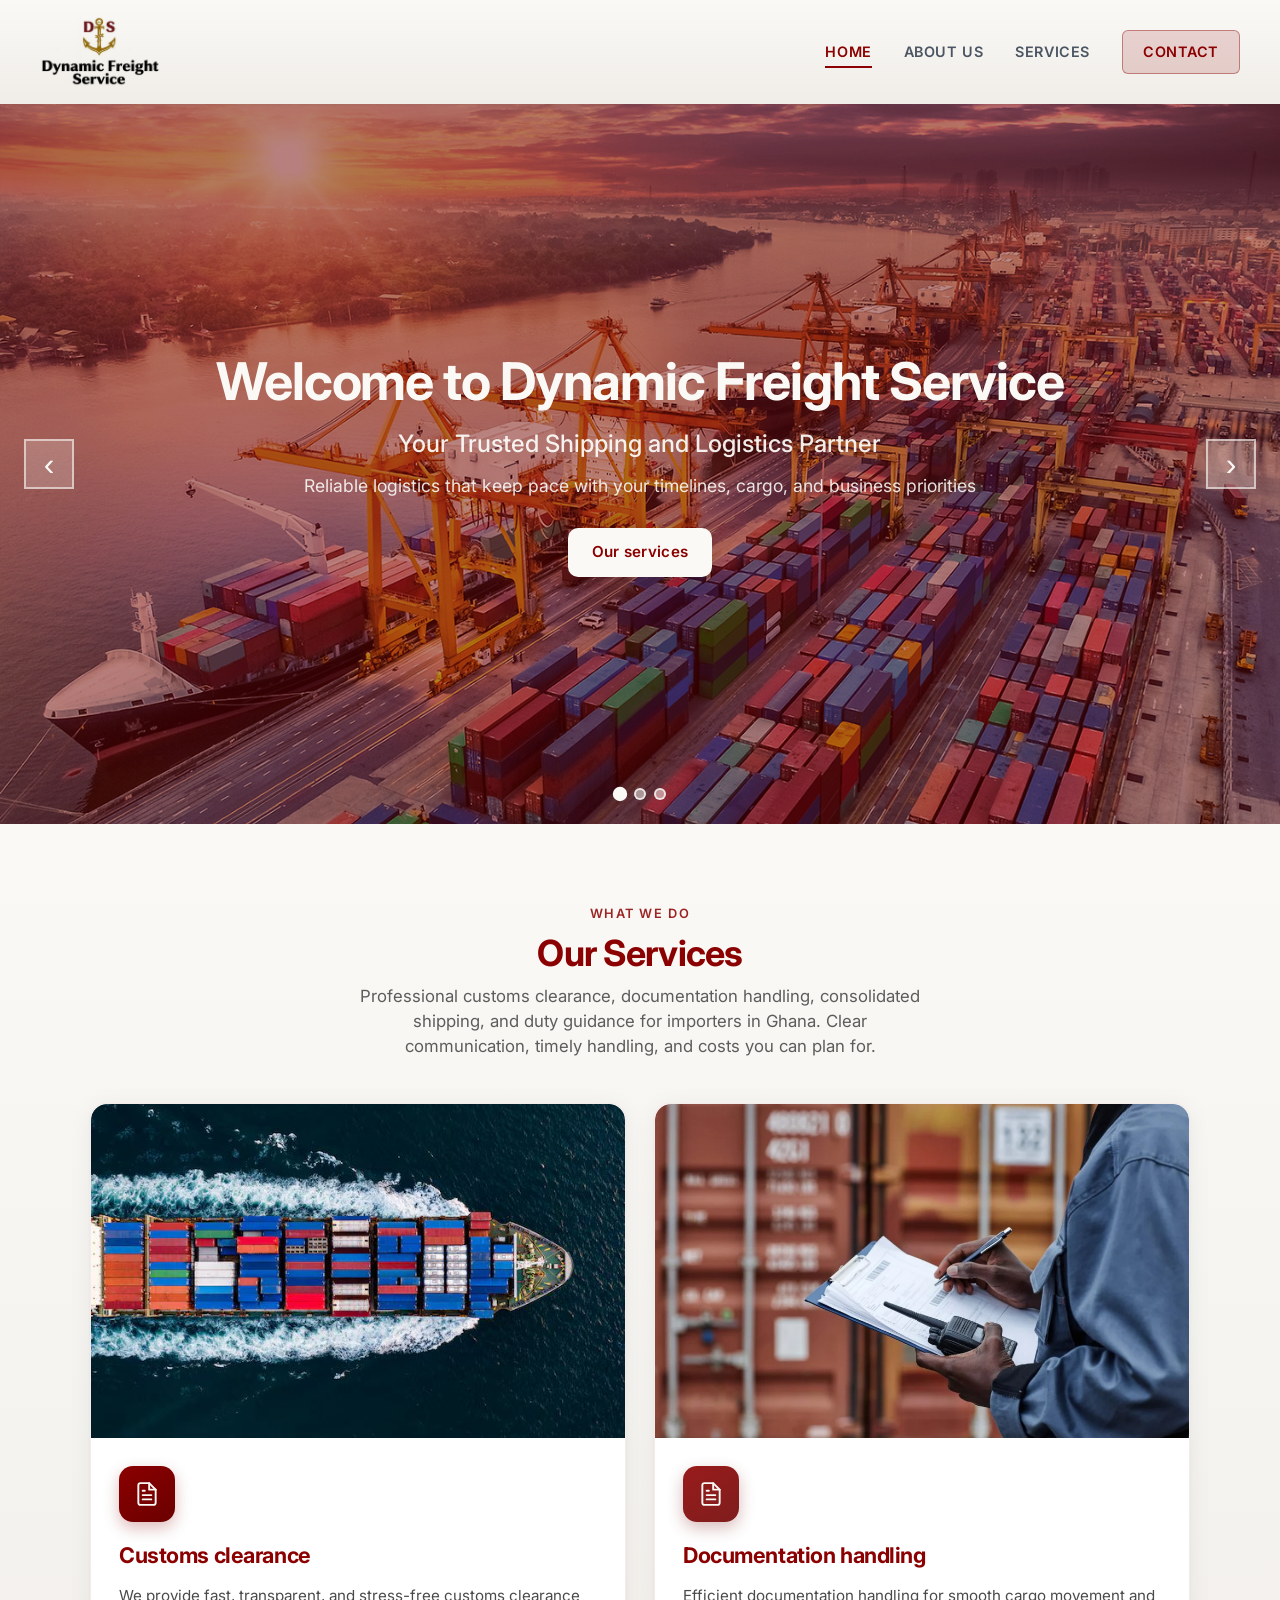
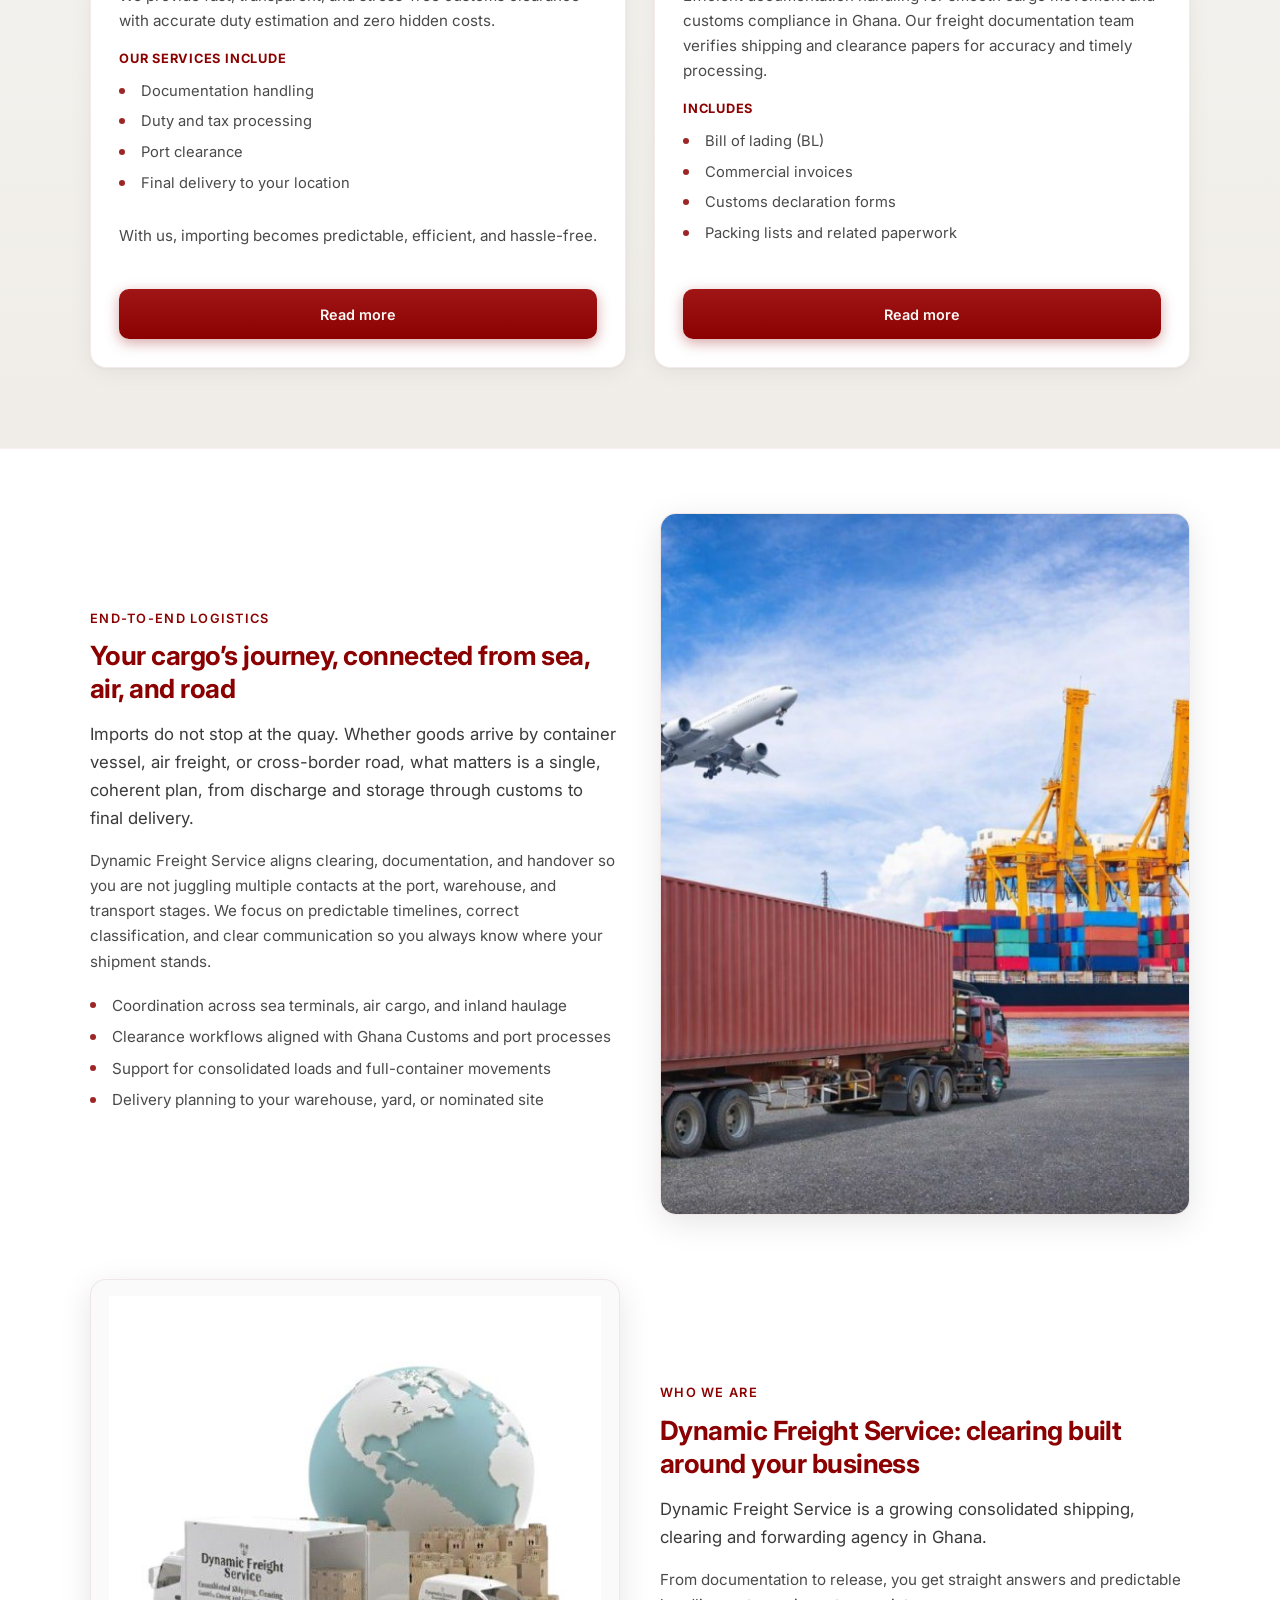
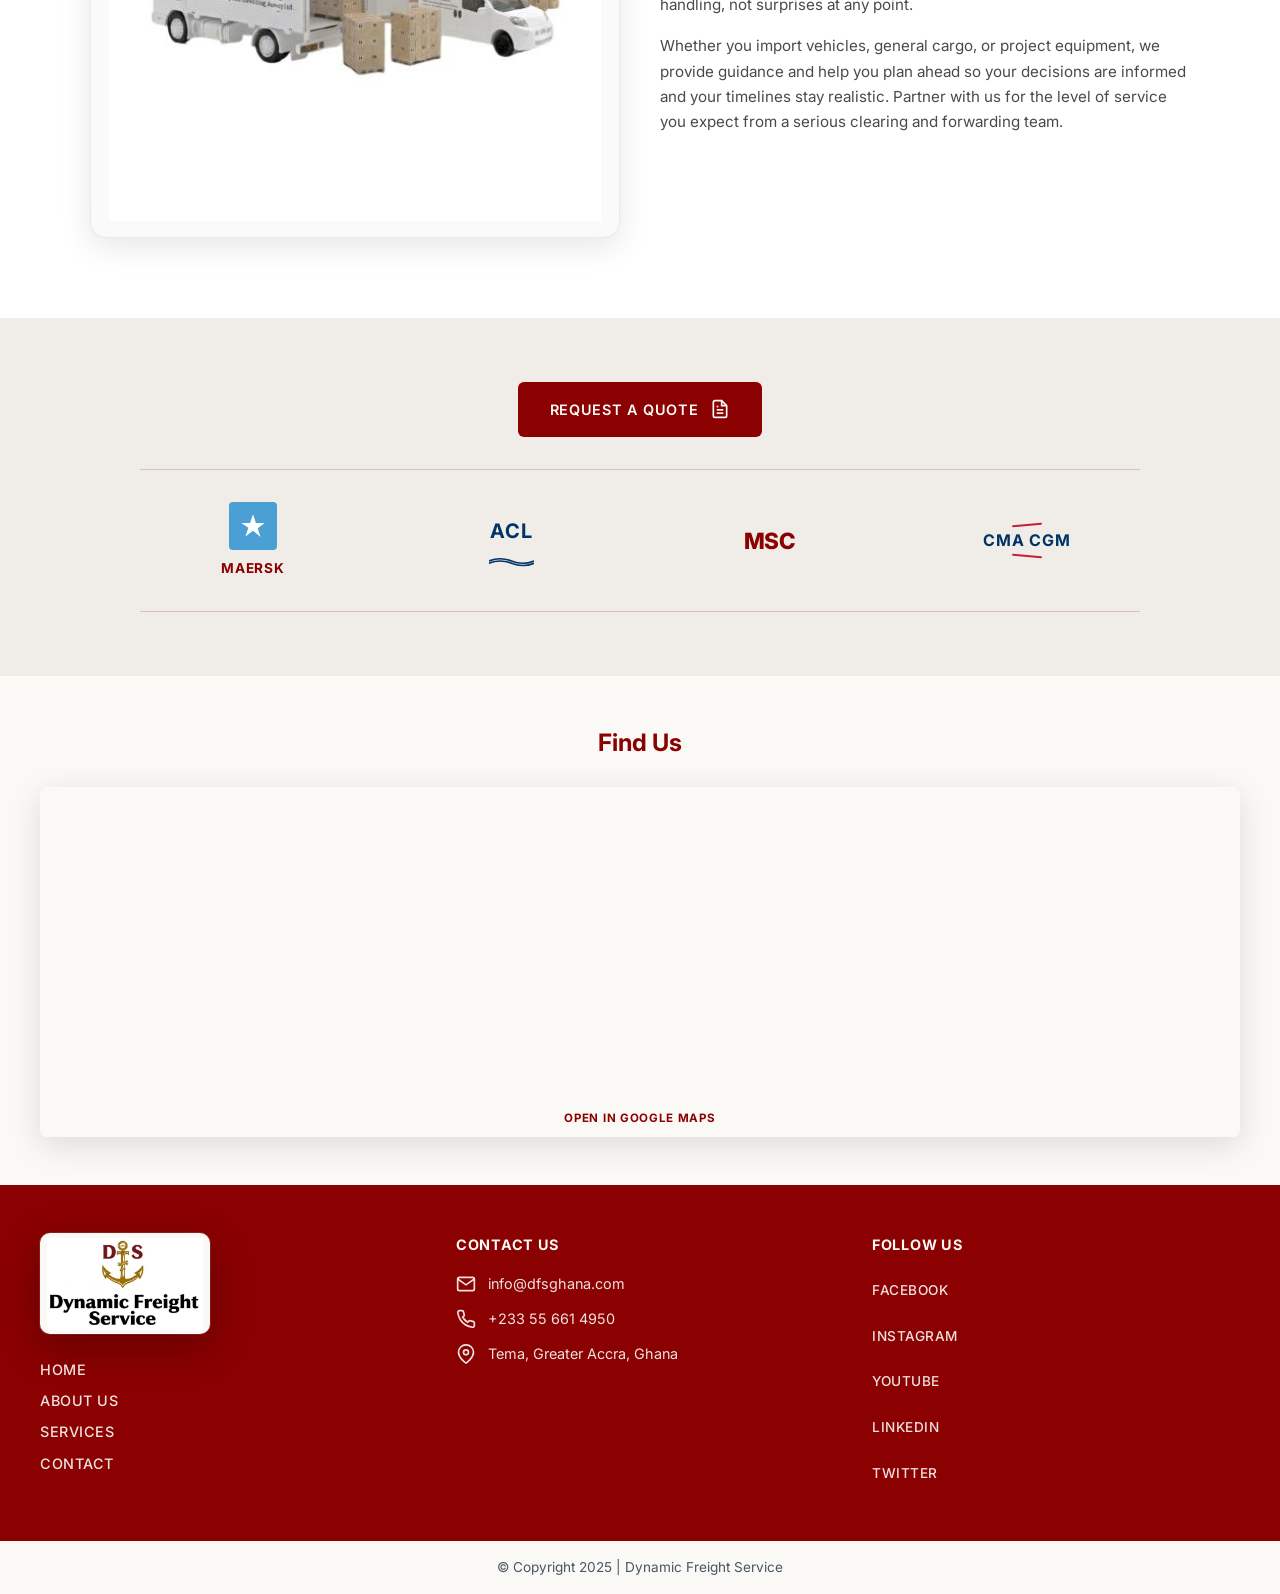
==== index.html @ 852a52d5 "Add static site for Netlify (HTML, CSS, assets)." ====
<!DOCTYPE html>
<html lang="en">
<head>
    <meta charset="UTF-8">
    <meta name="viewport" content="width=device-width, initial-scale=1.0, viewport-fit=cover">
    <meta name="theme-color" content="#8B0000">
    <meta name="apple-mobile-web-app-capable" content="yes">
    <title>Dynamic Freight Service | Shipping & Logistics</title>
    <link rel="stylesheet" href="styles.css?v=dfs-main-6">
    <link rel="preconnect" href="https://fonts.googleapis.com">
    <link rel="preconnect" href="https://fonts.gstatic.com" crossorigin>
    <link href="https://fonts.googleapis.com/css2?family=Inter:wght@400;500;600;700&display=swap" rel="stylesheet">
</head>
<body>
    <!-- Header / Navigation -->
    <header class="site-header" id="siteHeader">
        <div class="header-inner">
            <a href="#home" class="logo-area">
                <img class="logo-img" src="images/logo-cropped.png" alt="Dynamic Freight Service" width="280" height="140" loading="eager" decoding="async">
            </a>
            <nav class="main-nav" id="primaryNav" aria-label="Primary">
                <div class="nav-drawer-header">
                    <span class="nav-drawer-title">Menu</span>
                    <button type="button" class="nav-close" id="navClose" aria-label="Close menu">
                        <span class="nav-close-icon" aria-hidden="true"></span>
                    </button>
                </div>
                <a href="#home" class="nav-link active" data-nav="home">Home</a>
                <a href="#about" class="nav-link" data-nav="about">About Us</a>
                <a href="#services" class="nav-link" data-nav="services">Services</a>
                <a href="#contact" class="nav-link nav-btn" data-nav="contact">Contact</a>
            </nav>
            <button type="button" class="nav-toggle" id="navToggle" aria-expanded="false" aria-controls="primaryNav" aria-label="Open menu">
                <span class="nav-toggle-bar" aria-hidden="true"></span>
                <span class="nav-toggle-bar" aria-hidden="true"></span>
                <span class="nav-toggle-bar" aria-hidden="true"></span>
            </button>
        </div>
        <div class="nav-backdrop" id="navBackdrop" aria-hidden="true"></div>
    </header>

    <!-- Hero Slideshow -->
    <section class="hero-slideshow" id="home">
        <div class="hero-slides">
            <!-- Slide 1: Welcome -->
            <div class="hero-slide active" data-slide="0">
                <div class="hero-slide-overlay"></div>
                <div class="hero-content">
                    <h1>Welcome to Dynamic Freight Service</h1>
                    <p class="hero-tagline">Your Trusted Shipping and Logistics Partner</p>
                    <p class="hero-subtitle">Reliable logistics that keep pace with your timelines, cargo, and business priorities</p>
                    <div class="hero-actions">
                        <a href="#services" class="hero-cta hero-cta--primary">Our services</a>
                    </div>
                </div>
            </div>
            <!-- Slide 2: Customs Clearance -->
            <div class="hero-slide" data-slide="1">
                <div class="hero-slide-overlay"></div>
                <div class="hero-content">
                    <h1>Customs Clearance</h1>
                    <p class="hero-tagline">Smooth Clearance at Ghana's Ports</p>
                    <p class="hero-subtitle">Expert handling of documentation and regulatory requirements for your imports and exports</p>
                    <div class="hero-actions">
                        <button type="button" class="hero-cta hero-cta--primary" data-open-modal="quote">Get a quote</button>
                    </div>
                </div>
            </div>
            <!-- Slide 3: Duty estimation -->
            <div class="hero-slide" data-slide="2">
                <div class="hero-slide-overlay"></div>
                <div class="hero-content">
                    <h1>Duty Estimation</h1>
                    <p class="hero-tagline">Avoid surprises when importing vehicles</p>
                    <p class="hero-subtitle">Accurate duty estimates based on your vehicle details before shipment</p>
                    <div class="hero-actions">
                        <button type="button" class="hero-cta hero-cta--primary" data-open-modal="duty">Request duty estimate</button>
                    </div>
                </div>
            </div>
        </div>
        <!-- Navigation Arrows -->
        <button class="hero-arrow hero-prev" aria-label="Previous slide">‹</button>
        <button class="hero-arrow hero-next" aria-label="Next slide">›</button>
        <!-- Dot Indicators -->
        <div class="hero-dots">
            <button class="hero-dot active" data-slide="0" aria-label="Go to slide 1"></button>
            <button class="hero-dot" data-slide="1" aria-label="Go to slide 2"></button>
            <button class="hero-dot" data-slide="2" aria-label="Go to slide 3"></button>
        </div>
    </section>

    <!-- Services Section -->
    <section class="services" id="services">
        <div class="services-inner">
        <div class="services-header animate-on-scroll">
            <p class="services-kicker">What we do</p>
            <h2 class="services-heading">Our Services</h2>
            <p class="services-lead">Professional customs clearance, documentation handling, consolidated shipping, and duty guidance for importers in Ghana. Clear communication, timely handling, and costs you can plan for.</p>
        </div>
        <div class="services-grid">
            <!-- Customs Clearance -->
            <article class="service-card animate-on-scroll" style="--delay: 0ms">
                <div class="service-card-media">
                    <img src="images/customs-ship.png" alt="Container ship at sea, international shipping and customs" width="800" height="450" loading="lazy">
                </div>
                <div class="service-card-top">
                    <div class="service-icon service-icon--customs" aria-hidden="true">
                        <svg xmlns="http://www.w3.org/2000/svg" viewBox="0 0 24 24" fill="none" stroke="currentColor" stroke-width="1.75" stroke-linecap="round" stroke-linejoin="round">
                            <path d="M14 2H6a2 2 0 0 0-2 2v16a2 2 0 0 0 2 2h12a2 2 0 0 0 2-2V8z"/>
                            <path d="M14 2v6h6"/>
                            <path d="M16 13H8"/>
                            <path d="M16 17H8"/>
                            <path d="M10 9H8"/>
                        </svg>
                    </div>
                    <h3 class="service-title">Customs clearance</h3>
                    <p class="service-description">We provide fast, transparent, and stress-free customs clearance with accurate duty estimation and zero hidden costs.</p>
                    <p class="service-list-intro">Our services include</p>
                    <ul class="service-list">
                        <li>Documentation handling</li>
                        <li>Duty and tax processing</li>
                        <li>Port clearance</li>
                        <li>Final delivery to your location</li>
                    </ul>
                    <p class="service-description service-description--tight">With us, importing becomes predictable, efficient, and hassle-free.</p>
                </div>
                <div class="service-card-footer">
                    <a href="customs-clearance.html" class="service-btn">Read more</a>
                </div>
            </article>

            <!-- Documentation handling -->
            <article class="service-card animate-on-scroll" style="--delay: 90ms">
                <div class="service-card-media">
                    <img src="images/documentation-handling.png" alt="Logistics officer with clipboard, paperwork, and walkie-talkie near shipping containers" width="1024" height="683" loading="lazy">
                </div>
                <div class="service-card-top">
                    <div class="service-icon service-icon--docs" aria-hidden="true">
                        <svg xmlns="http://www.w3.org/2000/svg" viewBox="0 0 24 24" fill="none" stroke="currentColor" stroke-width="1.75" stroke-linecap="round" stroke-linejoin="round">
                            <path d="M14 2H6a2 2 0 0 0-2 2v16a2 2 0 0 0 2 2h12a2 2 0 0 0 2-2V8z"/>
                            <path d="M14 2v6h6"/>
                            <path d="M16 13H8"/>
                            <path d="M16 17H8"/>
                            <path d="M10 9H8"/>
                        </svg>
                    </div>
                    <h3 class="service-title">Documentation handling</h3>
                    <p class="service-description service-description--grow">Efficient documentation handling for smooth cargo movement and customs compliance in Ghana. Our freight documentation team verifies shipping and clearance papers for accuracy and timely processing.</p>
                    <p class="service-list-intro">Includes</p>
                    <ul class="service-list">
                        <li>Bill of lading (BL)</li>
                        <li>Commercial invoices</li>
                        <li>Customs declaration forms</li>
                        <li>Packing lists and related paperwork</li>
                    </ul>
                </div>
                <div class="service-card-footer">
                    <a href="customs-clearance.html#flow-docs" class="service-btn">Read more</a>
                </div>
            </article>
        </div>
        </div>
    </section>

    <!-- Rich content: logistics + company (uses remaining hero-adjacent imagery) -->
    <section class="service-spotlight" id="about" aria-label="Why Dynamic Freight Service">
        <div class="service-spotlight-inner">
            <article class="spotlight-block animate-on-scroll" style="--delay: 0ms">
                <div class="spotlight-copy">
                    <p class="spotlight-kicker">End-to-end logistics</p>
                    <h2 id="spotlight-logistics-heading" class="spotlight-heading">Your cargo’s journey, connected from sea, air, and road</h2>
                    <p class="spotlight-lead">Imports do not stop at the quay. Whether goods arrive by container vessel, air freight, or cross-border road, what matters is a single, coherent plan, from discharge and storage through customs to final delivery.</p>
                    <p class="spotlight-text">Dynamic Freight Service aligns clearing, documentation, and handover so you are not juggling multiple contacts at the port, warehouse, and transport stages. We focus on predictable timelines, correct classification, and clear communication so you always know where your shipment stands.</p>
                    <ul class="spotlight-list">
                        <li>Coordination across sea terminals, air cargo, and inland haulage</li>
                        <li>Clearance workflows aligned with Ghana Customs and port processes</li>
                        <li>Support for consolidated loads and full-container movements</li>
                        <li>Delivery planning to your warehouse, yard, or nominated site</li>
                    </ul>
                </div>
                <figure class="spotlight-media">
                    <img src="images/logistics-hub.png" alt="Port cranes, cargo ship, truck, and aircraft for multimodal logistics" width="1200" height="700" loading="lazy">
                </figure>
            </article>

            <article class="spotlight-block animate-on-scroll" style="--delay: 80ms">
                <figure class="spotlight-media spotlight-media--brand">
                    <img src="images/dfs-branding.png" alt="Dynamic Freight Service consolidated shipping and clearing" width="800" height="600" loading="lazy">
                </figure>
                <div class="spotlight-copy">
                    <p class="spotlight-kicker">Who we are</p>
                    <h2 class="spotlight-heading">Dynamic Freight Service: clearing built around your business</h2>
                    <p class="spotlight-lead">Dynamic Freight Service is a growing consolidated shipping, clearing and forwarding agency in Ghana.</p>
                    <p class="spotlight-text">From documentation to release, you get straight answers and predictable handling, not surprises at any point.</p>
                    <p class="spotlight-text">Whether you import vehicles, general cargo, or project equipment, we provide guidance and help you plan ahead so your decisions are informed and your timelines stay realistic. Partner with us for the level of service you expect from a serious clearing and forwarding team.</p>
                </div>
            </article>
        </div>
    </section>

    <!-- Request Quote & Shipping Lines Section -->
    <section class="quote-shipping animate-on-scroll">
        <div class="quote-shipping-inner">
            <a href="#" class="request-quote-btn" id="openQuoteModal" data-open-modal="quote">
                Request a Quote
                <svg class="quote-icon" xmlns="http://www.w3.org/2000/svg" viewBox="0 0 24 24" fill="none" stroke="currentColor" stroke-width="2">
                    <path d="M14 2H6a2 2 0 0 0-2 2v16a2 2 0 0 0 2 2h12a2 2 0 0 0 2-2V8z"/>
                    <path d="M14 2v6h6"/>
                    <path d="M16 13H8"/>
                    <path d="M16 17H8"/>
                    <path d="M10 9H8"/>
                </svg>
            </a>
            <div class="shipping-lines">
                <div class="shipping-line-logo maersk">
                    <div class="logo-icon">
                        <svg viewBox="0 0 24 24" fill="#fff"><path d="M12 2l2.5 7.5H22l-6 4.5 2.5 7.5L12 16l-6.5 5 2.5-7.5L2 9.5h7.5L12 2z"/></svg>
                    </div>
                    <span>MAERSK</span>
                </div>
                <div class="shipping-line-logo acl">
                    <span class="logo-text">ACL</span>
                    <svg class="waves" viewBox="0 0 40 8" fill="none" stroke="currentColor" stroke-width="1.5"><path d="M0 4 Q10 0 20 4 T40 4"/><path d="M0 6 Q10 2 20 6 T40 6"/></svg>
                </div>
                <div class="shipping-line-logo msc">
                    <span class="logo-text">MSC</span>
                </div>
                <div class="shipping-line-logo cmacgm">
                    <span class="logo-text">CMA CGM</span>
                </div>
            </div>
        </div>
    </section>

    <!-- Map: Google Maps embed + overlay opens maps.app location in new tab -->
    <section class="map-section animate-on-scroll">
        <h2 class="map-heading">Find Us</h2>
        <div class="map-container map-container--clickable">
            <iframe
                src="https://www.google.com/maps/embed?origin=mfe&amp;pb=!1m3!2m1!1sJ2J2%2BP8C+Agency+block+tema+harbour,+Harbour+Rd,+Tema!6i17!3m1!1sen!5m1!1sen"
                width="100%"
                height="350"
                loading="lazy"
                allowfullscreen
                referrerpolicy="no-referrer-when-downgrade"
                title="Dynamic Freight Service | Agency block Tema Harbour, Harbour Road">
            </iframe>
            <p class="map-hint-badge" aria-hidden="true">Open in Google Maps</p>
            <a href="https://maps.app.goo.gl/wc2UNzxjqqn8cNpu6?g_st=iw" target="_blank" rel="noopener noreferrer" class="map-overlay-link" aria-label="Open Dynamic Freight Service location in Google Maps" title="Open in Google Maps"></a>
        </div>
    </section>

    <!-- Footer -->
    <footer class="site-footer animate-on-scroll" id="contact">
        <div class="footer-main">
            <div class="footer-inner">
                <div class="footer-col footer-brand">
                    <div class="footer-logo-area">
                        <div class="footer-logo-frame">
                            <img class="footer-logo-img" src="images/logo-cropped.png" alt="Dynamic Freight Service" width="280" height="140" loading="lazy" decoding="async">
                        </div>
                    </div>
                    <nav class="footer-nav" aria-label="Footer">
                        <a href="#home">Home</a>
                        <a href="#about">About Us</a>
                        <a href="#services">Services</a>
                        <a href="#contact">Contact</a>
                    </nav>
                </div>
                <div class="footer-col footer-contact">
                    <h4>Contact Us</h4>
                    <div class="contact-item">
                        <svg class="contact-icon" viewBox="0 0 24 24" fill="none" stroke="currentColor" stroke-width="2"><path d="M4 4h16c1.1 0 2 .9 2 2v12c0 1.1-.9 2-2 2H4c-1.1 0-2-.9-2-2V6c0-1.1.9-2 2-2z"/><path d="M22 6l-10 7L2 6"/></svg>
                        <span>info@dfsghana.com</span>
                    </div>
                    <div class="contact-item">
                        <svg class="contact-icon" viewBox="0 0 24 24" fill="none" stroke="currentColor" stroke-width="2"><path d="M22 16.92v3a2 2 0 0 1-2.18 2 19.79 19.79 0 0 1-8.63-3.07 19.5 19.5 0 0 1-6-6 19.79 19.79 0 0 1-3.07-8.67A2 2 0 0 1 4.11 2h3a2 2 0 0 1 2 1.72 12.84 12.84 0 0 0 .7 2.81 2 2 0 0 1-.45 2.11L8.09 9.91a16 16 0 0 0 6 6l1.27-1.27a2 2 0 0 1 2.11-.45 12.84 12.84 0 0 0 2.81.7A2 2 0 0 1 22 16.92z"/></svg>
                        <a href="tel:+233556614950">+233 55 661 4950</a>
                    </div>
                    <div class="contact-item">
                        <svg class="contact-icon" viewBox="0 0 24 24" fill="none" stroke="currentColor" stroke-width="2"><path d="M21 10c0 7-9 13-9 13s-9-6-9-13a9 9 0 0 1 18 0z"/><circle cx="12" cy="10" r="3"/></svg>
                        <span>Tema, Greater Accra, Ghana</span>
                    </div>
                </div>
                <div class="footer-col footer-social">
                    <h4>Follow Us</h4>
                    <div class="social-buttons">
                        <a href="#" class="social-btn" title="Facebook">Facebook</a>
                        <a href="#" class="social-btn" title="Instagram">Instagram</a>
                        <a href="#" class="social-btn" title="YouTube">YouTube</a>
                        <a href="#" class="social-btn" title="LinkedIn">LinkedIn</a>
                        <a href="#" class="social-btn" title="Twitter">Twitter</a>
                    </div>
                </div>
            </div>
        </div>
        <div class="footer-bottom">
            <p>© Copyright 2025 | Dynamic Freight Service</p>
        </div>
    </footer>

    <!-- Request a Quote Modal -->
    <div class="modal-overlay" id="quoteModal">
        <div class="modal-content">
            <button class="modal-close" id="closeQuoteModal" aria-label="Close">&times;</button>
            <h2 class="modal-title">Request a Quote</h2>
            <form class="quote-form">
                <div class="form-row">
                    <div class="form-group">
                        <label for="fullName">Full Name *</label>
                        <input type="text" id="fullName" name="fullName" required placeholder="Full Name *">
                    </div>
                    <div class="form-group">
                        <label for="email">Email *</label>
                        <input type="email" id="email" name="email" required placeholder="Email *">
                    </div>
                </div>
                <div class="form-row">
                    <div class="form-group">
                        <label for="phone">Phone</label>
                        <input type="tel" id="phone" name="phone" placeholder="+233 55 661 4950" autocomplete="tel">
                    </div>
                    <div class="form-group">
                        <label for="website">Website</label>
                        <input type="url" id="website" name="website" placeholder="Website">
                    </div>
                </div>
                <div class="form-group form-full">
                    <label for="subject">Subject</label>
                    <input type="text" id="subject" name="subject" placeholder="Subject">
                </div>
                <div class="form-group form-full">
                    <label for="message">Message</label>
                    <textarea id="message" name="message" rows="5" placeholder="Message"></textarea>
                </div>
                <button type="submit" class="submit-btn">Send Message</button>
            </form>
        </div>
    </div>

    <!-- Vehicle Duty Estimation Modal -->
    <div class="modal-overlay duty-modal-overlay" id="dutyModal">
        <div class="modal-content duty-modal-content">
            <button class="modal-close duty-modal-close" id="closeDutyModal" aria-label="Close">&times;</button>
            <div class="duty-modal-body" id="dutyModalFormView">
                <header class="duty-modal-header">
                    <h2 class="duty-modal-title" id="dutyModalHeading">Vehicle duty estimation</h2>
                    <p class="duty-modal-intro">Enter your VIN and WhatsApp number. We will send your duty estimate on WhatsApp. Add an email if you would like a copy in your inbox (optional).</p>
                </header>
                <form class="duty-form" id="dutyForm" aria-labelledby="dutyModalHeading">
                    <div class="form-group form-full">
                        <label for="dutyVin">VIN (Vehicle Identification Number) <abbr class="duty-required" title="required">*</abbr></label>
                        <input type="text" id="dutyVin" name="vin" required autocomplete="off" inputmode="text" placeholder="17-character VIN">
                    </div>
                    <div class="form-group form-full">
                        <label for="dutyWhatsApp">WhatsApp phone number <abbr class="duty-required" title="required">*</abbr></label>
                        <input type="tel" id="dutyWhatsApp" name="whatsapp" required autocomplete="tel" inputmode="tel" placeholder="e.g. +233 55 123 4567">
                    </div>
                    <div class="form-group form-full">
                        <label for="dutyEmail">Email <span class="duty-optional">(optional)</span></label>
                        <input type="email" id="dutyEmail" name="email" autocomplete="email" placeholder="name@company.com">
                    </div>
                    <button type="submit" class="duty-submit-btn">Submit request</button>
                </form>
            </div>
            <div class="duty-success" id="dutyModalSuccess" hidden>
                <div class="duty-success-inner">
                    <p class="duty-success-title">Thank you</p>
                    <p class="duty-success-text">Your request has been received. Our team will send your duty estimate via WhatsApp within 24 hours. If you added an email, we may also send a copy there.</p>
                </div>
                <button type="button" class="duty-submit-btn duty-success-close" id="closeDutySuccess">Close</button>
            </div>
        </div>
    </div>

    <script>
        // Hero Slideshow
        const heroSlides = document.querySelectorAll('.hero-slide');
        const heroDots = document.querySelectorAll('.hero-dot');
        const heroPrev = document.querySelector('.hero-prev');
        const heroNext = document.querySelector('.hero-next');
        let currentSlide = 0;
        let slideInterval;

        function goToSlide(index) {
            heroSlides.forEach(s => s.classList.remove('active'));
            heroDots.forEach(d => d.classList.remove('active'));
            currentSlide = (index + heroSlides.length) % heroSlides.length;
            heroSlides[currentSlide].classList.add('active');
            heroDots[currentSlide].classList.add('active');
        }

        function nextSlide() { goToSlide(currentSlide + 1); }
        function prevSlide() { goToSlide(currentSlide - 1); }

        function startAutoPlay() {
            slideInterval = setInterval(nextSlide, 5000);
        }
        function stopAutoPlay() {
            clearInterval(slideInterval);
        }

        heroPrev.addEventListener('click', () => { prevSlide(); stopAutoPlay(); startAutoPlay(); });
        heroNext.addEventListener('click', () => { nextSlide(); stopAutoPlay(); startAutoPlay(); });
        heroDots.forEach((dot, i) => dot.addEventListener('click', () => { goToSlide(i); stopAutoPlay(); startAutoPlay(); }));

        startAutoPlay();

        // Quote Modal
        const modal = document.getElementById('quoteModal');
        const closeBtn = document.getElementById('closeQuoteModal');

        function openQuoteModal() {
            modal.classList.add('modal-open');
            document.body.style.overflow = 'hidden';
        }

        document.querySelectorAll('[data-open-modal="quote"]').forEach(function (btn) {
            btn.addEventListener('click', function (e) {
                e.preventDefault();
                openQuoteModal();
            });
        });

        closeBtn.addEventListener('click', function() {
            modal.classList.remove('modal-open');
            document.body.style.overflow = '';
        });

        modal.addEventListener('click', function(e) {
            if (e.target === modal) {
                modal.classList.remove('modal-open');
                document.body.style.overflow = '';
            }
        });

        document.querySelector('.quote-form').addEventListener('submit', function(e) {
            e.preventDefault();
            alert('Thank you! Your quote request has been sent. We will contact you soon.');
            modal.classList.remove('modal-open');
            document.body.style.overflow = '';
        });

        // Vehicle Duty Estimation Modal
        const dutyModal = document.getElementById('dutyModal');
        const closeDutyBtn = document.getElementById('closeDutyModal');
        const dutyForm = document.getElementById('dutyForm');
        const dutyFormView = document.getElementById('dutyModalFormView');
        const dutySuccess = document.getElementById('dutyModalSuccess');
        const closeDutySuccess = document.getElementById('closeDutySuccess');

        function resetDutyModal() {
            dutyForm.reset();
            dutyFormView.removeAttribute('hidden');
            dutySuccess.setAttribute('hidden', '');
        }

        function openDutyModalFn(e) {
            if (e) e.preventDefault();
            resetDutyModal();
            dutyModal.classList.add('modal-open');
            document.body.style.overflow = 'hidden';
        }

        function closeDutyModalFn() {
            dutyModal.classList.remove('modal-open');
            document.body.style.overflow = '';
            resetDutyModal();
        }

        document.querySelectorAll('[data-open-modal="duty"]').forEach(function (btn) {
            btn.addEventListener('click', openDutyModalFn);
        });
        closeDutyBtn.addEventListener('click', closeDutyModalFn);
        closeDutySuccess.addEventListener('click', closeDutyModalFn);

        dutyModal.addEventListener('click', function(e) {
            if (e.target === dutyModal) closeDutyModalFn();
        });

        dutyForm.addEventListener('submit', function(e) {
            e.preventDefault();
            dutyFormView.setAttribute('hidden', '');
            dutySuccess.removeAttribute('hidden');
        });

        // Scroll-triggered animations + header shadow
        const headerEl = document.getElementById('siteHeader');
        const navToggle = document.getElementById('navToggle');
        const navBackdrop = document.getElementById('navBackdrop');
        const primaryNav = document.getElementById('primaryNav');

        function closeMobileNav() {
            if (!headerEl) return;
            headerEl.classList.remove('nav-open');
            if (navToggle) {
                navToggle.setAttribute('aria-expanded', 'false');
                navToggle.setAttribute('aria-label', 'Open menu');
            }
            if (navBackdrop) navBackdrop.setAttribute('aria-hidden', 'true');
            document.body.style.overflow = '';
        }

        function openMobileNav() {
            if (!headerEl) return;
            headerEl.classList.add('nav-open');
            if (navToggle) {
                navToggle.setAttribute('aria-expanded', 'true');
                navToggle.setAttribute('aria-label', 'Close menu');
            }
            if (navBackdrop) navBackdrop.setAttribute('aria-hidden', 'false');
            document.body.style.overflow = 'hidden';
        }

        function toggleMobileNav() {
            if (headerEl && headerEl.classList.contains('nav-open')) closeMobileNav();
            else openMobileNav();
        }

        if (navToggle) {
            navToggle.addEventListener('click', function () {
                toggleMobileNav();
            });
        }

        if (navBackdrop) {
            navBackdrop.addEventListener('click', closeMobileNav);
        }

        const navClose = document.getElementById('navClose');
        if (navClose) {
            navClose.addEventListener('click', closeMobileNav);
        }

        if (primaryNav) {
            primaryNav.querySelectorAll('a[href^="#"]').forEach(function (a) {
                a.addEventListener('click', function () {
                    if (window.matchMedia('(max-width: 900px)').matches) closeMobileNav();
                });
            });
        }

        window.addEventListener('resize', function () {
            if (window.innerWidth > 900) closeMobileNav();
        });

        document.addEventListener('keydown', function(e) {
            if (e.key !== 'Escape') return;
            if (headerEl && headerEl.classList.contains('nav-open')) {
                closeMobileNav();
                return;
            }
            if (dutyModal.classList.contains('modal-open')) {
                closeDutyModalFn();
            } else if (modal.classList.contains('modal-open')) {
                modal.classList.remove('modal-open');
                document.body.style.overflow = '';
            }
        });

        function updateHeaderScroll() {
            if (headerEl) headerEl.classList.toggle('is-scrolled', window.scrollY > 24);
        }
        window.addEventListener('scroll', updateHeaderScroll, { passive: true });
        updateHeaderScroll();

        if (!window.matchMedia('(prefers-reduced-motion: reduce)').matches) {
            const animated = document.querySelectorAll('.animate-on-scroll');
            const io = new IntersectionObserver(
                function (entries) {
                    entries.forEach(function (entry) {
                        if (!entry.isIntersecting) return;
                        entry.target.classList.add('is-visible');
                        io.unobserve(entry.target);
                    });
                },
                { threshold: 0.12, rootMargin: '0px 0px -8% 0px' }
            );
            animated.forEach(function (el) { io.observe(el); });
        } else {
            document.querySelectorAll('.animate-on-scroll').forEach(function (el) {
                el.classList.add('is-visible');
            });
        }

        // Nav: scroll spy + active state for in-page sections
        const navSectionIds = ['home', 'services', 'about', 'contact'];
        const navAnchors = document.querySelectorAll('.main-nav a[data-nav]');

        function setActiveNav(id) {
            navAnchors.forEach(function (a) {
                a.classList.toggle('active', a.getAttribute('data-nav') === id);
            });
        }

        function currentSectionFromScroll() {
            const offset = window.innerWidth <= 900 ? 88 : 120;
            let current = 'home';
            navSectionIds.forEach(function (sid) {
                const el = document.getElementById(sid);
                if (!el) return;
                const top = el.getBoundingClientRect().top;
                if (top <= offset) current = sid;
            });
            return current;
        }

        let navTicking = false;
        function onScrollNav() {
            if (navTicking) return;
            navTicking = true;
            requestAnimationFrame(function () {
                setActiveNav(currentSectionFromScroll());
                navTicking = false;
            });
        }

        window.addEventListener('scroll', onScrollNav, { passive: true });
        onScrollNav();

        navAnchors.forEach(function (a) {
            a.addEventListener('click', function () {
                const id = a.getAttribute('data-nav');
                if (id) setActiveNav(id);
            });
        });
    </script>
</body>
</html>
---- styles.css ----
:root {
    --dark-red: #8B0000;
    --dark-red-light: #a01515;
    --dark-red-dark: #6b0000;
    --off-white: #FAF9F6;
    --off-white-dark: #F0EDE8;
}

* {
    margin: 0;
    padding: 0;
    box-sizing: border-box;
}

html {
    -webkit-text-size-adjust: 100%;
    overflow-x: hidden;
}

body {
    font-family: 'Inter', -apple-system, BlinkMacSystemFont, sans-serif;
    color: #333;
    line-height: 1.6;
    background: var(--off-white);
    overflow-x: hidden;
    -webkit-tap-highlight-color: rgba(139, 0, 0, 0.12);
}

@media (prefers-reduced-motion: no-preference) {
    html {
        scroll-behavior: smooth;
    }
}

/* Anchor targets clear sticky header */
#home,
#services,
#about,
#contact {
    scroll-margin-top: 5.5rem;
}

/* Header / Navigation */
.site-header {
    background: linear-gradient(180deg, var(--off-white) 0%, var(--off-white-dark) 100%);
    background-image: 
        linear-gradient(180deg, var(--off-white) 0%, var(--off-white-dark) 100%),
        repeating-linear-gradient(90deg, transparent, transparent 40px, rgba(139, 0, 0, 0.03) 40px, rgba(139, 0, 0, 0.03) 41px),
        repeating-linear-gradient(0deg, transparent, transparent 40px, rgba(139, 0, 0, 0.03) 40px, rgba(139, 0, 0, 0.03) 41px);
    padding: 1rem 2rem;
    padding-top: max(1rem, env(safe-area-inset-top));
    padding-left: max(2rem, env(safe-area-inset-left));
    padding-right: max(2rem, env(safe-area-inset-right));
    position: sticky;
    top: 0;
    z-index: 100;
    box-shadow: 0 1px 3px rgba(0, 0, 0, 0.06);
    transition: box-shadow 0.35s ease, background 0.35s ease;
}

.site-header.is-scrolled {
    box-shadow: 0 4px 24px rgba(0, 0, 0, 0.08);
}

.header-inner {
    max-width: 1200px;
    margin: 0 auto;
    display: flex;
    align-items: center;
    justify-content: space-between;
}

.logo-area {
    display: flex;
    align-items: center;
    gap: 1rem;
    text-decoration: none;
    color: inherit;
    transition: transform 0.25s ease;
    flex-shrink: 0;
}

.logo-area:hover {
    transform: translateY(-2px);
}

/* Larger mark + blend file’s white background into the header (avoids a harsh white tile) */
.logo-img {
    display: block;
    height: 72px;
    width: auto;
    max-width: min(300px, 52vw);
    object-fit: contain;
    object-position: left center;
    border-radius: 10px;
    mix-blend-mode: multiply;
}

.main-nav {
    display: flex;
    align-items: center;
    gap: 2rem;
}

.nav-link {
    font-size: 0.9rem;
    font-weight: 600;
    color: #4b5563;
    text-decoration: none;
    text-transform: uppercase;
    letter-spacing: 0.04em;
    transition: color 0.25s ease;
    position: relative;
}

.nav-link:not(.nav-btn)::after {
    content: '';
    position: absolute;
    left: 0;
    bottom: -4px;
    width: 100%;
    height: 2px;
    background: var(--dark-red);
    transform: scaleX(0);
    transform-origin: left;
    transition: transform 0.3s cubic-bezier(0.22, 1, 0.36, 1);
}

.nav-link:not(.nav-btn):hover::after,
.nav-link:not(.nav-btn).active::after {
    transform: scaleX(1);
}

.nav-link:hover,
.nav-link.active {
    color: var(--dark-red);
}

.nav-link.nav-btn {
    background: rgba(139, 0, 0, 0.15);
    color: var(--dark-red);
    padding: 0.6rem 1.25rem;
    border-radius: 6px;
    border: 1px solid rgba(139, 0, 0, 0.4);
}

.nav-link.nav-btn:hover {
    background: rgba(139, 0, 0, 0.25);
}

.nav-link.nav-btn.active {
    background: rgba(139, 0, 0, 0.28);
    border-color: rgba(139, 0, 0, 0.55);
}

/* Hamburger: hidden on desktop */
.nav-toggle {
    display: none;
    flex-direction: column;
    justify-content: center;
    align-items: center;
    gap: 6px;
    width: 48px;
    height: 48px;
    padding: 0;
    border: none;
    border-radius: 10px;
    background: rgba(139, 0, 0, 0.1);
    cursor: pointer;
    flex-shrink: 0;
    transition: background 0.2s ease;
}

.nav-toggle:hover {
    background: rgba(139, 0, 0, 0.18);
}

.nav-toggle-bar {
    display: block;
    width: 22px;
    height: 2px;
    background: var(--dark-red);
    border-radius: 1px;
    transition: transform 0.3s ease, opacity 0.3s ease;
}

.site-header.nav-open .nav-toggle-bar:nth-child(1) {
    transform: translateY(8px) rotate(45deg);
}

.site-header.nav-open .nav-toggle-bar:nth-child(2) {
    opacity: 0;
}

.site-header.nav-open .nav-toggle-bar:nth-child(3) {
    transform: translateY(-8px) rotate(-45deg);
}

/* Mobile drawer title + close, hidden on desktop */
.nav-drawer-header {
    display: none;
}

.nav-close {
    display: none;
    align-items: center;
    justify-content: center;
    width: 48px;
    height: 48px;
    min-width: 48px;
    min-height: 48px;
    padding: 0;
    border: none;
    border-radius: 12px;
    background: rgba(139, 0, 0, 0.1);
    cursor: pointer;
    flex-shrink: 0;
    transition: background 0.2s ease;
}

.nav-close:hover,
.nav-close:focus-visible {
    background: rgba(139, 0, 0, 0.2);
    outline: none;
}

.nav-close:focus-visible {
    box-shadow: 0 0 0 3px rgba(139, 0, 0, 0.35);
}

.nav-close-icon {
    position: relative;
    width: 22px;
    height: 22px;
    display: block;
}

.nav-close-icon::before,
.nav-close-icon::after {
    content: '';
    position: absolute;
    left: 50%;
    top: 50%;
    width: 22px;
    height: 2px;
    background: var(--dark-red);
    border-radius: 1px;
}

.nav-close-icon::before {
    transform: translate(-50%, -50%) rotate(45deg);
}

.nav-close-icon::after {
    transform: translate(-50%, -50%) rotate(-45deg);
}

.nav-drawer-title {
    font-size: 1.1rem;
    font-weight: 700;
    color: var(--dark-red);
    letter-spacing: 0.02em;
}

.nav-backdrop {
    display: none;
}

@media (max-width: 900px) {
    .nav-toggle {
        display: flex;
    }

    .site-header.nav-open .header-inner {
        position: relative;
        z-index: 102;
    }

    .nav-backdrop {
        display: block;
        position: fixed;
        inset: 0;
        background: rgba(0, 0, 0, 0.45);
        z-index: 100;
        opacity: 0;
        visibility: hidden;
        transition: opacity 0.3s ease, visibility 0.3s ease;
    }

    .site-header.nav-open .nav-backdrop {
        opacity: 1;
        visibility: visible;
    }

    .nav-drawer-header {
        display: flex;
        align-items: center;
        justify-content: space-between;
        gap: 1rem;
        flex-shrink: 0;
        padding-bottom: 1rem;
        margin-bottom: 0.5rem;
        border-bottom: 1px solid rgba(139, 0, 0, 0.15);
    }

    .nav-close {
        display: flex;
    }

    .main-nav {
        position: fixed;
        top: 0;
        right: 0;
        width: min(18rem, 88vw);
        height: 100vh;
        height: 100dvh;
        max-height: 100vh;
        margin: 0;
        padding: max(0.75rem, env(safe-area-inset-top)) 1rem 2rem 1.25rem;
        padding-bottom: max(2rem, env(safe-area-inset-bottom));
        flex-direction: column;
        align-items: stretch;
        justify-content: flex-start;
        gap: 0;
        background: var(--off-white);
        box-shadow: -8px 0 32px rgba(0, 0, 0, 0.15);
        z-index: 101;
        transform: translateX(100%);
        transition: transform 0.35s cubic-bezier(0.22, 1, 0.36, 1);
        overflow-y: auto;
        -webkit-overflow-scrolling: touch;
    }

    .site-header.nav-open .main-nav {
        transform: translateX(0);
    }

    .main-nav .nav-link {
        display: flex;
        align-items: center;
        min-height: 48px;
        padding: 0.65rem 0.75rem;
        font-size: 1rem;
        border-radius: 10px;
        border-bottom: none;
    }

    .main-nav .nav-link:not(.nav-btn)::after {
        display: none;
    }

    .main-nav .nav-link:not(.nav-btn):hover,
    .main-nav .nav-link:not(.nav-btn).active {
        background: rgba(139, 0, 0, 0.08);
    }

    .main-nav .nav-link.nav-btn {
        margin-top: 0.75rem;
        justify-content: center;
        text-align: center;
        min-height: 48px;
    }

    #home,
    #services,
    #about,
    #contact {
        scroll-margin-top: 4.5rem;
    }
}

/* Hero Slideshow - inspired by Superior Logistics */
.hero-slideshow {
    position: relative;
    width: 100%;
    min-height: 500px;
    overflow: hidden;
}

.hero-slides {
    position: relative;
    width: 100%;
    min-height: 500px;
}

.hero-slide {
    position: absolute;
    top: 0;
    left: 0;
    width: 100%;
    min-height: 500px;
    display: flex;
    align-items: center;
    justify-content: center;
    text-align: center;
    padding: 4rem 2rem;
    opacity: 0;
    visibility: hidden;
    transition: opacity 0.6s ease, visibility 0.6s ease;
    background: linear-gradient(135deg, var(--dark-red) 0%, var(--dark-red-light) 50%, var(--dark-red) 100%);
}

/* Desktop only: hero ≈ 80% of viewport height (tablets & phones use base / mobile rules) */
@media (min-width: 1024px) {
    .hero-slideshow,
    .hero-slides,
    .hero-slide {
        min-height: 80vh;
        min-height: 80dvh;
    }
}

/* Background images from Unsplash (free to use) */
.hero-slide:nth-child(1) {
    background: linear-gradient(135deg, rgba(139, 0, 0, 0.45) 0%, rgba(139, 0, 0, 0.35) 100%),
                url('images/hero-slide-ports.jpg') center/cover no-repeat;
}
.hero-slide:nth-child(2) {
    background: linear-gradient(135deg, rgba(139, 0, 0, 0.45) 0%, rgba(139, 0, 0, 0.35) 100%),
                url('https://images.unsplash.com/photo-1494412574643-ff11b0a5c1c3?w=1920') center/cover no-repeat;
}
.hero-slide:nth-child(3) {
    background: linear-gradient(135deg, rgba(139, 0, 0, 0.45) 0%, rgba(139, 0, 0, 0.35) 100%),
                url('https://images.unsplash.com/photo-1554224155-6726b3ff858f?w=1920') center/cover no-repeat;
}

.hero-slide-overlay {
    position: absolute;
    top: 0;
    left: 0;
    width: 100%;
    height: 100%;
    background: rgba(0, 0, 0, 0.1);
    z-index: 0;
}

.hero-slide.active {
    opacity: 1;
    visibility: visible;
    z-index: 1;
}

.hero-slide .hero-content {
    position: relative;
    z-index: 2;
    max-width: 900px;
}

.hero-slide h1 {
    font-size: 3.25rem;
    font-weight: 700;
    color: var(--off-white);
    margin-bottom: 0.75rem;
    letter-spacing: -0.02em;
    line-height: 1.2;
}

.hero-tagline {
    font-size: 1.5rem;
    color: rgba(250, 249, 246, 0.95);
    font-weight: 500;
    margin-bottom: 0.5rem;
}

.hero-subtitle {
    font-size: 1.1rem;
    color: rgba(250, 249, 246, 0.9);
    margin-bottom: 0;
}

.hero-actions {
    display: flex;
    flex-wrap: wrap;
    align-items: center;
    justify-content: center;
    gap: 0.75rem 1rem;
    margin-top: 1.75rem;
}

.hero-cta {
    display: inline-flex;
    align-items: center;
    justify-content: center;
    min-height: 48px;
    padding: 0.65rem 1.35rem;
    font-family: inherit;
    font-size: 0.95rem;
    font-weight: 600;
    letter-spacing: 0.02em;
    text-decoration: none;
    border-radius: 10px;
    cursor: pointer;
    border: 2px solid transparent;
    transition:
        background 0.2s ease,
        color 0.2s ease,
        border-color 0.2s ease,
        transform 0.2s ease,
        box-shadow 0.2s ease;
}

.hero-cta--primary {
    background: var(--off-white);
    color: var(--dark-red);
    box-shadow: 0 4px 20px rgba(0, 0, 0, 0.2);
}

.hero-cta--primary:hover {
    background: #fff;
    transform: translateY(-1px);
    box-shadow: 0 6px 24px rgba(0, 0, 0, 0.25);
}

.hero-cta--ghost {
    background: rgba(0, 0, 0, 0.15);
    color: var(--off-white);
    border-color: rgba(250, 249, 246, 0.85);
}

.hero-cta--ghost:hover {
    background: rgba(250, 249, 246, 0.15);
    border-color: var(--off-white);
}

.hero-cta:focus-visible {
    outline: 3px solid rgba(250, 249, 246, 0.95);
    outline-offset: 3px;
}

.hero-cta--primary:focus-visible {
    outline-color: var(--off-white);
}

@media (prefers-reduced-motion: no-preference) {
    .hero-slide.active .hero-content h1 {
        animation: heroLineIn 0.65s cubic-bezier(0.22, 1, 0.36, 1) backwards;
    }
    .hero-slide.active .hero-content .hero-tagline {
        animation: heroLineIn 0.65s cubic-bezier(0.22, 1, 0.36, 1) 0.1s backwards;
    }
    .hero-slide.active .hero-content .hero-subtitle {
        animation: heroLineIn 0.65s cubic-bezier(0.22, 1, 0.36, 1) 0.2s backwards;
    }
    .hero-slide.active .hero-content .hero-actions {
        animation: heroLineIn 0.65s cubic-bezier(0.22, 1, 0.36, 1) 0.32s backwards;
    }
}

@keyframes heroLineIn {
    from {
        opacity: 0;
        transform: translateY(18px);
    }
    to {
        opacity: 1;
        transform: translateY(0);
    }
}

/* Hero Navigation Arrows */
.hero-arrow {
    position: absolute;
    top: 50%;
    transform: translateY(-50%);
    width: 50px;
    height: 50px;
    background: rgba(250, 249, 246, 0.2);
    border: 2px solid rgba(250, 249, 246, 0.6);
    color: var(--off-white);
    font-size: 2rem;
    cursor: pointer;
    z-index: 10;
    transition: all 0.3s ease;
    display: flex;
    align-items: center;
    justify-content: center;
    line-height: 1;
    padding: 0;
}

.hero-arrow:hover {
    background: rgba(250, 249, 246, 0.35);
    border-color: var(--off-white);
}

.hero-prev { left: 1.5rem; }
.hero-next { right: 1.5rem; }

/* Hero Dot Indicators */
.hero-dots {
    position: absolute;
    bottom: 1.5rem;
    left: 50%;
    transform: translateX(-50%);
    display: flex;
    gap: 0.5rem;
    z-index: 10;
}

.hero-dot {
    width: 12px;
    height: 12px;
    border-radius: 50%;
    background: rgba(250, 249, 246, 0.5);
    border: 2px solid rgba(250, 249, 246, 0.8);
    cursor: pointer;
    padding: 0;
    transition: all 0.3s ease;
}

.hero-dot:hover {
    background: rgba(250, 249, 246, 0.7);
}

.hero-dot.active {
    background: var(--off-white);
    border-color: var(--off-white);
    transform: scale(1.2);
}

/* Services Section */
.services {
    padding: 5rem 2rem;
    background: linear-gradient(180deg, var(--off-white) 0%, var(--off-white-dark) 100%);
}

.services-inner {
    max-width: 1100px;
    margin: 0 auto;
}

.services-header {
    text-align: center;
    margin-bottom: 2.75rem;
    max-width: 560px;
    margin-left: auto;
    margin-right: auto;
}

.services-kicker {
    font-size: 0.8rem;
    font-weight: 600;
    letter-spacing: 0.12em;
    text-transform: uppercase;
    color: var(--dark-red);
    opacity: 0.85;
    margin-bottom: 0.5rem;
}

.services-heading {
    font-size: 2.25rem;
    font-weight: 700;
    color: var(--dark-red);
    letter-spacing: -0.02em;
    line-height: 1.2;
    margin-bottom: 0.5rem;
}

.services-lead {
    font-size: 1.05rem;
    color: #5c5c5c;
    line-height: 1.5;
}

.services-grid {
    display: grid;
    grid-template-columns: repeat(2, 1fr);
    gap: 1.75rem;
    align-items: stretch;
}

/* Service Card */
.service-card {
    background: #fff;
    border-radius: 16px;
    padding: 0;
    box-shadow: 0 4px 24px rgba(0, 0, 0, 0.06), 0 1px 3px rgba(0, 0, 0, 0.04);
    border: 1px solid rgba(139, 0, 0, 0.08);
    transition: transform 0.25s ease, box-shadow 0.25s ease, border-color 0.25s ease;
    display: flex;
    flex-direction: column;
    min-height: 100%;
    overflow: hidden;
}

.service-card-media {
    overflow: hidden;
    border-radius: 16px 16px 0 0;
    aspect-ratio: 16 / 10;
    background: #e8e8e8;
}

.service-card-media img {
    width: 100%;
    height: 100%;
    object-fit: cover;
    object-position: center;
    display: block;
}

/* Service spotlight: content + images below service cards */
.service-spotlight {
    padding: 4rem 2rem 5rem;
    background: #fff;
    border-top: 1px solid rgba(139, 0, 0, 0.06);
}

.service-spotlight-inner {
    max-width: 1100px;
    margin: 0 auto;
    display: flex;
    flex-direction: column;
    gap: 4rem;
}

.spotlight-block {
    display: grid;
    grid-template-columns: 1fr 1fr;
    gap: 2.5rem;
    align-items: center;
}

.spotlight-copy {
    min-width: 0;
}

.spotlight-kicker {
    font-size: 0.8rem;
    font-weight: 600;
    letter-spacing: 0.1em;
    text-transform: uppercase;
    color: var(--dark-red);
    margin-bottom: 0.65rem;
}

.spotlight-heading {
    font-size: 1.65rem;
    font-weight: 700;
    color: var(--dark-red);
    letter-spacing: -0.02em;
    line-height: 1.25;
    margin-bottom: 1rem;
}

.spotlight-lead {
    font-size: 1.05rem;
    color: #3a3a3a;
    line-height: 1.65;
    margin-bottom: 1rem;
}

.spotlight-text {
    font-size: 0.95rem;
    color: #4a4a4a;
    line-height: 1.65;
    margin-bottom: 1rem;
}

.spotlight-text:last-of-type {
    margin-bottom: 0;
}

.spotlight-list {
    margin: 1.25rem 0 0;
    padding: 0;
    list-style: none;
    font-size: 0.95rem;
    color: #4a4a4a;
    line-height: 1.55;
}

.spotlight-list li {
    position: relative;
    padding-left: 1.35rem;
    margin-bottom: 0.5rem;
}

.spotlight-list li::before {
    content: '';
    position: absolute;
    left: 0;
    top: 0.55em;
    width: 6px;
    height: 6px;
    border-radius: 50%;
    background: var(--dark-red);
    opacity: 0.85;
}

.spotlight-media {
    margin: 0;
    border-radius: 16px;
    overflow: hidden;
    box-shadow: 0 8px 32px rgba(0, 0, 0, 0.1);
    border: 1px solid rgba(139, 0, 0, 0.08);
    background: #f8f8f8;
}

.spotlight-media img {
    width: 100%;
    display: block;
}

.spotlight-media:not(.spotlight-media--brand) img {
    aspect-ratio: 16 / 10;
    object-fit: cover;
    object-position: center;
}

.spotlight-media--brand {
    background: #fafafa;
}

.spotlight-media--brand img {
    width: 100%;
    height: auto;
    object-fit: contain;
    object-position: center;
    padding: 1rem 1.1rem;
    box-sizing: border-box;
    display: block;
}

.service-card:hover {
    transform: translateY(-6px);
    box-shadow: 0 16px 40px rgba(139, 0, 0, 0.12), 0 4px 12px rgba(0, 0, 0, 0.06);
    border-color: rgba(139, 0, 0, 0.18);
}

.service-card-top {
    padding: 1.75rem 1.75rem 0;
    flex: 1 1 auto;
    display: flex;
    flex-direction: column;
}

.service-card-footer {
    padding: 1.25rem 1.75rem 1.75rem;
    margin-top: auto;
}

.service-icon {
    width: 56px;
    height: 56px;
    border-radius: 14px;
    display: flex;
    align-items: center;
    justify-content: center;
    margin-bottom: 1.25rem;
}

.service-icon--customs {
    background: linear-gradient(145deg, var(--dark-red) 0%, var(--dark-red-dark) 100%);
    box-shadow: 0 6px 16px rgba(139, 0, 0, 0.28);
}

.service-icon--duty {
    background: linear-gradient(145deg, #3d3d3d 0%, #1f1f1f 100%);
    box-shadow: 0 6px 16px rgba(0, 0, 0, 0.2);
}

.service-icon--docs {
    background: linear-gradient(145deg, #991b1b 0%, #7f1d1d 100%);
    box-shadow: 0 6px 16px rgba(127, 29, 29, 0.3);
}

.service-icon svg {
    width: 26px;
    height: 26px;
    color: var(--off-white);
}

.service-title {
    font-size: 1.35rem;
    font-weight: 700;
    color: var(--dark-red);
    text-transform: none;
    letter-spacing: -0.02em;
    margin-bottom: 0.85rem;
    line-height: 1.25;
}

.service-description {
    font-size: 0.95rem;
    color: #4a4a4a;
    line-height: 1.65;
    margin-bottom: 1rem;
}

.service-description--grow {
    flex: 1;
}

.service-description--tight {
    margin-bottom: 0;
    margin-top: 0.25rem;
}

.service-list-intro {
    font-size: 0.8rem;
    font-weight: 700;
    letter-spacing: 0.06em;
    text-transform: uppercase;
    color: var(--dark-red);
    margin-bottom: 0.65rem;
}

.service-list {
    font-size: 0.92rem;
    color: #4a4a4a;
    line-height: 1.55;
    margin: 0 0 1rem;
    padding: 0;
    list-style: none;
}

.service-list li {
    position: relative;
    padding-left: 1.35rem;
    margin-bottom: 0.5rem;
}

.service-list li::before {
    content: '';
    position: absolute;
    left: 0;
    top: 0.55em;
    width: 6px;
    height: 6px;
    border-radius: 50%;
    background: var(--dark-red);
    opacity: 0.85;
}

.service-btn {
    display: flex;
    align-items: center;
    justify-content: center;
    width: 100%;
    font-size: 0.9rem;
    font-weight: 600;
    color: var(--off-white);
    text-decoration: none;
    padding: 0.85rem 1.25rem;
    border-radius: 10px;
    border: none;
    background: linear-gradient(180deg, var(--dark-red-light) 0%, var(--dark-red) 100%);
    box-shadow: 0 4px 14px rgba(139, 0, 0, 0.35);
    transition: transform 0.2s ease, box-shadow 0.2s ease, filter 0.2s ease;
}

.service-btn:hover {
    filter: brightness(1.05);
    transform: translateY(-1px);
    box-shadow: 0 6px 20px rgba(139, 0, 0, 0.4);
    color: var(--off-white);
}

.service-btn .arrow {
    font-size: 0.75rem;
}

/* Service detail page (Read more) */
.service-detail-page {
    padding: 1rem clamp(1.25rem, 4vw, 2rem) 3rem;
}

.service-detail-card {
    max-width: 800px;
    margin: 0 auto;
    background: #fff;
    border-radius: 16px;
    box-shadow: 0 4px 24px rgba(0, 0, 0, 0.06), 0 1px 3px rgba(0, 0, 0, 0.04);
    border: 1px solid rgba(139, 0, 0, 0.08);
    overflow: hidden;
}

[id^='flow-'] {
    scroll-margin-top: 5.75rem;
}

/* Intro panel */
.flow-intro {
    position: relative;
    padding: clamp(1.35rem, 3.5vw, 1.75rem);
    margin-bottom: 1.85rem;
    background: linear-gradient(165deg, #ffffff 0%, var(--off-white) 45%, rgba(240, 237, 232, 0.7) 100%);
    border: 1px solid rgba(139, 0, 0, 0.11);
    border-radius: 18px;
    box-shadow:
        inset 0 1px 0 rgba(255, 255, 255, 0.9),
        0 10px 28px rgba(0, 0, 0, 0.045);
    overflow: hidden;
}

.page-customs-flow .flow-intro::before {
    content: '';
    position: absolute;
    top: 0;
    left: 0;
    right: 0;
    height: 4px;
    background: linear-gradient(90deg, var(--dark-red-dark), var(--dark-red-light));
    opacity: 0.95;
    z-index: 0;
}

.page-customs-flow .flow-intro > * {
    position: relative;
    z-index: 1;
}

.page-customs-flow .flow-intro .service-detail-icon {
    margin-bottom: 1.1rem;
}

.flow-intro-include {
    margin-top: 0.15rem;
}

.flow-intro-services-heading.service-list-intro {
    margin-bottom: 0.85rem;
}

.flow-intro-kicker {
    font-size: 0.78rem;
    font-weight: 700;
    letter-spacing: 0.14em;
    text-transform: uppercase;
    color: var(--dark-red);
    margin-bottom: 0.35rem;
}

.flow-intro-title {
    margin-bottom: 0.6rem;
}

.flow-intro-lead {
    margin-bottom: 1.35rem !important;
}

.service-description.flow-intro-tagline {
    text-align: center;
    margin-top: 1.5rem;
    margin-bottom: 0;
    font-size: 15px;
    font-weight: 700;
    line-height: 1.55;
    color: #323232;
    text-shadow: 0 1px 2px rgba(0, 0, 0, 0.07);
}

.flow-intro-services {
    list-style: none;
    margin: 0;
    padding: 0;
    display: grid;
    grid-template-columns: 1fr;
    gap: 0.65rem;
}

@media (min-width: 560px) {
    .flow-intro-services {
        grid-template-columns: repeat(2, minmax(0, 1fr));
        gap: 0.75rem;
    }
}

.flow-intro-services > li {
    margin: 0;
    padding: 0;
}

.flow-intro-service-link {
    display: flex;
    align-items: center;
    gap: 0.75rem;
    min-height: 3.05rem;
    padding: 0.65rem 0.95rem;
    border-radius: 12px;
    text-decoration: none;
    color: #333;
    background: rgba(255, 255, 255, 0.75);
    backdrop-filter: blur(6px);
    border: 1px solid rgba(139, 0, 0, 0.12);
    box-shadow: 0 4px 14px rgba(0, 0, 0, 0.04);
    transition:
        transform 0.18s ease,
        box-shadow 0.18s ease,
        border-color 0.18s ease,
        background 0.18s ease;
}

.flow-intro-service-link:hover {
    transform: translateY(-3px);
    border-color: rgba(139, 0, 0, 0.28);
    box-shadow:
        0 8px 24px rgba(139, 0, 0, 0.12),
        0 2px 8px rgba(0, 0, 0, 0.04);
    background: #fff;
}

.flow-intro-service-link:focus-visible {
    outline: 2px solid var(--dark-red);
    outline-offset: 3px;
}

.flow-intro-service-cue {
    flex-shrink: 0;
    width: 11px;
    height: 11px;
    border-radius: 50%;
    background: var(--dark-red);
    opacity: 0.85;
    box-shadow: 0 0 0 3px rgba(139, 0, 0, 0.12);
}

.flow-intro-service-label {
    flex: 1;
    min-width: 0;
    font-size: 0.91rem;
    font-weight: 600;
    line-height: 1.38;
    color: #323232;
    letter-spacing: -0.015em;
}

@media (prefers-reduced-motion: reduce) {
    .flow-intro-service-link {
        transition: none;
    }

    .flow-intro-service-link:hover {
        transform: none;
    }
}

/* Sticky horizontal section links */
.flow-rail {
    display: flex;
    flex-wrap: wrap;
    align-items: center;
    justify-content: flex-start;
    gap: 0.35rem 0.25rem;
    row-gap: 0.5rem;
    padding: 0.65rem 0.85rem;
    margin: 0 0 2rem;
    background: rgba(139, 0, 0, 0.05);
    border: 1px solid rgba(139, 0, 0, 0.09);
    border-radius: 12px;
    position: sticky;
    top: 5.25rem;
    z-index: 55;
    box-shadow: 0 8px 20px rgba(0, 0, 0, 0.04);
}

@media (max-width: 900px) {
    .flow-rail {
        top: 4.75rem;
    }
}

@media (max-width: 520px) {
    .flow-rail {
        flex-wrap: nowrap;
        overflow-x: auto;
        -webkit-overflow-scrolling: touch;
        scroll-snap-type: x proximity;
        gap: 0.2rem;
        padding-bottom: 0.5rem;
        margin-bottom: 1.5rem;
    }

    .flow-rail-link {
        flex-shrink: 0;
        scroll-snap-align: start;
    }

    .flow-rail-sep {
        flex-shrink: 0;
    }
}

.flow-rail-link {
    display: inline-flex;
    align-items: center;
    padding: 0.4rem 0.65rem;
    border-radius: 999px;
    font-size: 0.8rem;
    font-weight: 600;
    color: var(--dark-red-dark);
    text-decoration: none;
    transition: background 0.15s ease, color 0.15s ease;
    white-space: nowrap;
}

.flow-rail-link:hover,
.flow-rail-link:focus-visible {
    background: rgba(139, 0, 0, 0.1);
    color: var(--dark-red);
}

.flow-rail-link:focus-visible {
    outline: 2px solid var(--dark-red);
    outline-offset: 2px;
}

.flow-rail-sep {
    color: rgba(139, 0, 0, 0.35);
    font-size: 0.7rem;
    user-select: none;
    padding: 0 0.05rem;
}

/* Vertical flow: sequential sections (+ left timeline rail like reference) */
.customs-flow {
    position: relative;
    padding: 0 0 0 0.5rem;
    display: flex;
    flex-direction: column;
    gap: 1.25rem;
}

.customs-flow::before {
    content: '';
    position: absolute;
    left: 0.45rem;
    top: 0.4rem;
    bottom: 1.5rem;
    width: 3px;
    border-radius: 3px;
    background: linear-gradient(
        180deg,
        var(--dark-red) 0%,
        rgba(139, 0, 0, 0.45) 55%,
        rgba(139, 0, 0, 0.12) 100%
    );
    z-index: 0;
    pointer-events: none;
}

.flow-block {
    position: relative;
    padding-left: 1.35rem;
}

.flow-block::before {
    content: '';
    position: absolute;
    left: -0.2rem;
    top: 1.72rem;
    width: 15px;
    height: 15px;
    border-radius: 50%;
    box-sizing: border-box;
    background: var(--dark-red);
    border: 3px solid var(--off-white);
    box-shadow:
        0 0 0 2px rgba(139, 0, 0, 0.2),
        0 0 0 6px rgba(240, 237, 232, 0.85);
    z-index: 2;
    pointer-events: none;
}

.flow-block-inner {
    background: linear-gradient(180deg, var(--off-white) 0%, rgba(240, 237, 232, 0.4) 100%);
    border: 1px solid rgba(139, 0, 0, 0.1);
    border-radius: 14px;
    padding: 1.35rem 1.25rem 1.45rem;
}

.flow-block-title {
    font-size: 1.12rem;
    font-weight: 700;
    color: var(--dark-red);
    letter-spacing: -0.02em;
    line-height: 1.3;
    margin: 0 0 1rem;
    padding-bottom: 0.65rem;
    border-bottom: 1px solid rgba(139, 0, 0, 0.12);
}

.flow-block-body .detail-prose {
    margin-bottom: 0.85rem;
}

.flow-block-body .detail-prose:last-child {
    margin-bottom: 0;
}

.flow-deliver-kicker {
    margin-top: 0.35rem !important;
}

.flow-checklist li::before {
    top: 0.48em;
}

.flow-outro {
    margin-top: 2rem;
    padding-top: 1.75rem;
    border-top: 1px solid rgba(139, 0, 0, 0.1);
}

.detail-back-link {
    display: inline-block;
    margin: 1.25rem 1.75rem 0;
    font-size: 0.88rem;
    font-weight: 600;
    color: var(--dark-red);
    text-decoration: none;
    transition: color 0.2s ease, transform 0.2s ease;
}

.detail-back-link:hover {
    color: var(--dark-red-dark);
    transform: translateX(-2px);
}

.service-detail-media {
    overflow: hidden;
    margin-top: 1rem;
    aspect-ratio: 16 / 10;
    background: #e8e8e8;
}

/* Customs subpage: full-bleed hero under header + divider (mirrors homepage flow) */
.page-customs-flow .customs-hero-shell {
    width: 100%;
}

.page-customs-flow .service-detail-hero {
    width: 100%;
    max-width: none;
    margin-left: 0;
    margin-right: 0;
}

.page-customs-flow .detail-back-bar {
    background: #fff;
    padding: 1rem clamp(1.25rem, 4vw, 2rem) 0.7rem;
    padding-left: max(1.25rem, env(safe-area-inset-left));
    padding-right: max(1.25rem, env(safe-area-inset-right));
}

.page-customs-flow .detail-back-bar .detail-back-link {
    margin: 0;
}

.page-customs-flow .service-detail-divider {
    width: 100%;
    max-width: none;
    margin: 0;
    height: 4px;
    flex-shrink: 0;
    border: none;
    padding: 0;
    background: linear-gradient(90deg, var(--dark-red-dark), var(--dark-red-light));
    opacity: 0.95;
    box-shadow: 0 1px 0 rgba(0, 0, 0, 0.04);
}

.page-customs-flow .service-detail-hero .service-detail-media {
    width: 100%;
    max-width: none;
    margin-left: 0;
    margin-right: 0;
    margin-top: 0;
    margin-bottom: 0;
    border-radius: 0;
    position: relative;
    left: auto;
    aspect-ratio: unset;
    min-height: 500px;
}

@media (min-width: 1024px) {
    .page-customs-flow .service-detail-hero .service-detail-media {
        min-height: 80vh;
        min-height: 80dvh;
    }
}

@media (max-width: 600px) {
    .page-customs-flow .detail-back-bar {
        padding-left: max(1.35rem, env(safe-area-inset-left));
        padding-right: max(1.35rem, env(safe-area-inset-right));
        padding-bottom: 0.55rem;
    }

    .page-customs-flow .service-detail-hero .service-detail-media {
        min-height: 420px;
    }
}

/* Homepage-style stacking: `.services` intro band + `.service-spotlight` detail band */
.page-customs-flow .customs-detail-page {
    display: block;
}

.page-customs-flow .services.customs-clearance-intro {
    padding-bottom: 4rem;
}

.page-customs-flow .services.customs-clearance-intro .flow-intro {
    margin-bottom: 0;
}

.page-customs-flow .customs-clearance-intro .flow-intro {
    text-align: center;
}

.page-customs-flow .customs-clearance-intro .service-detail-title {
    max-width: 22rem;
    margin-left: auto;
    margin-right: auto;
}

.page-customs-flow .customs-clearance-intro .flow-intro-lead {
    max-width: 42rem;
    margin-left: auto;
    margin-right: auto;
}

.page-customs-flow .customs-clearance-intro .service-detail-icon {
    margin-left: auto;
    margin-right: auto;
}

.page-customs-flow .customs-clearance-intro .flow-intro-include {
    margin-top: 1.25rem;
}

.page-customs-flow .customs-clearance-intro .flow-intro-services-heading {
    text-align: center;
}

.page-customs-flow .customs-clearance-intro .flow-intro-services {
    max-width: 40rem;
    margin-left: auto;
    margin-right: auto;
}

.page-customs-flow .customs-clearance-intro .flow-rail {
    margin-top: 1.85rem;
    margin-bottom: 0;
    justify-content: center;
}

.page-customs-flow .service-spotlight.customs-clearance-flow .service-spotlight-inner {
    gap: 0;
}

.page-customs-flow .service-spotlight.customs-clearance-flow {
    padding-bottom: 4.5rem;
}

.page-customs-flow .flow-outro {
    margin-top: 2.5rem;
    padding-top: 2rem;
    border-top: 1px solid rgba(139, 0, 0, 0.1);
    text-align: center;
}

.page-customs-flow .customs-detail-footer {
    margin-top: 0;
}

.page-customs-flow .service-detail-footer {
    display: flex;
    justify-content: center;
}

.service-detail-media img {
    width: 100%;
    height: 100%;
    object-fit: cover;
    object-position: center;
    display: block;
}

.page-customs-flow .service-detail-media img {
    position: absolute;
    inset: 0;
    width: 100%;
    height: 100%;
    object-fit: cover;
}

.detail-figure {
    margin: 0 0 1.75rem;
    border-radius: 14px;
    overflow: hidden;
    box-shadow: 0 8px 28px rgba(0, 0, 0, 0.08);
    border: 1px solid rgba(139, 0, 0, 0.08);
    background: #f8f8f8;
}

.detail-figure img {
    width: 100%;
    display: block;
    aspect-ratio: 16 / 10;
    object-fit: cover;
    object-position: center;
}

.detail-figcaption {
    font-size: 0.82rem;
    color: #5a5a5a;
    padding: 0.65rem 0.9rem 0.85rem;
    background: #fff;
    border-top: 1px solid rgba(139, 0, 0, 0.06);
    font-weight: 500;
}

.detail-section + .detail-figure {
    margin-top: -0.35rem;
}

.service-detail-body {
    padding: 1.75rem 1.75rem 2rem;
}

.service-detail-icon {
    margin-bottom: 1rem;
}

.service-detail-title {
    font-size: clamp(1.35rem, 3.5vw, 1.5rem);
    font-weight: 700;
    color: var(--dark-red);
    letter-spacing: -0.02em;
    line-height: 1.25;
    margin-bottom: 0.85rem;
}

.service-detail-lead {
    font-size: 1rem;
    color: #3a3a3a;
    line-height: 1.65;
    margin-bottom: 1.75rem;
}

.detail-section {
    margin-bottom: 1.75rem;
}

.detail-section--first {
    margin-top: 0.75rem;
    padding-top: 1.75rem;
    border-top: 1px solid rgba(139, 0, 0, 0.1);
}

.detail-section--last {
    margin-bottom: 1rem;
}

.detail-section-heading {
    font-size: 1.08rem;
    font-weight: 700;
    color: var(--dark-red);
    letter-spacing: -0.01em;
    margin-bottom: 0.65rem;
    line-height: 1.35;
}

.detail-prose {
    font-size: 0.95rem;
    color: #4a4a4a;
    line-height: 1.65;
    margin-bottom: 1rem;
}

.detail-prose:last-child {
    margin-bottom: 0;
}

.detail-prose--tight {
    margin-bottom: 0.5rem;
}

.detail-list-kicker {
    margin-top: 1rem;
    margin-bottom: 0.5rem;
}

.detail-list {
    margin: 0 0 0.75rem;
    padding: 0;
    list-style: none;
    font-size: 0.93rem;
    color: #4a4a4a;
    line-height: 1.55;
}

.detail-list li {
    position: relative;
    padding-left: 1.35rem;
    margin-bottom: 0.45rem;
}

.detail-list li::before {
    content: '';
    position: absolute;
    left: 0;
    top: 0.55em;
    width: 6px;
    height: 6px;
    border-radius: 50%;
    background: var(--dark-red);
    opacity: 0.85;
}

.service-detail-closing {
    margin-top: 0.75rem;
    margin-bottom: 1.75rem !important;
}

.service-detail-footer {
    margin-top: 0;
}

@media (max-width: 600px) {
    .page-customs-flow .services.customs-clearance-intro .flow-intro-services {
        grid-template-columns: 1fr;
        max-width: 22rem;
    }
}

/* Request Quote & Shipping Lines Section */
.quote-shipping {
    background: var(--off-white-dark);
    padding: 4rem 2rem;
}

.quote-shipping-inner {
    max-width: 1000px;
    margin: 0 auto;
    text-align: center;
}

.request-quote-btn {
    display: inline-flex;
    align-items: center;
    gap: 0.75rem;
    background: var(--dark-red);
    color: var(--off-white);
    font-size: 0.9rem;
    font-weight: 600;
    letter-spacing: 0.05em;
    text-transform: uppercase;
    text-decoration: none;
    padding: 1rem 2rem;
    border-radius: 6px;
    margin-bottom: 2rem;
    transition: background 0.2s ease;
}

.request-quote-btn:hover {
    background: var(--dark-red-dark);
}

.request-quote-btn .quote-icon {
    width: 20px;
    height: 20px;
}

.shipping-lines {
    display: flex;
    align-items: center;
    justify-content: space-between;
    gap: 2rem;
    padding: 2rem 0;
    border-top: 1px solid rgba(139, 0, 0, 0.2);
    border-bottom: 1px solid rgba(139, 0, 0, 0.2);
}

.shipping-line-logo {
    display: flex;
    flex-direction: column;
    align-items: center;
    gap: 0.5rem;
    flex: 1;
}

.shipping-line-logo span {
    font-size: 0.85rem;
    font-weight: 700;
    color: var(--dark-red);
    letter-spacing: 0.05em;
}

/* Maersk: light blue square with white star */
.shipping-line-logo.maersk .logo-icon {
    width: 48px;
    height: 48px;
    background: #4a9fd4;
    border-radius: 4px;
    display: flex;
    align-items: center;
    justify-content: center;
}

.shipping-line-logo.maersk .logo-icon svg {
    width: 28px;
    height: 28px;
}

/* ACL: dark blue text with waves */
.shipping-line-logo.acl .logo-text {
    font-size: 1.25rem;
    color: #003366;
}

.shipping-line-logo.acl .waves {
    width: 45px;
    height: 12px;
    color: #003366;
}

/* MSC: bold black */
.shipping-line-logo.msc .logo-text {
    font-size: 1.4rem;
    font-weight: 800;
    letter-spacing: -0.02em;
}

/* CMA CGM: dark blue with red accents */
.shipping-line-logo.cmacgm .logo-text {
    font-size: 1rem;
    color: #003366;
}

.shipping-line-logo.cmacgm {
    position: relative;
}

.shipping-line-logo.cmacgm::before,
.shipping-line-logo.cmacgm::after {
    content: '';
    position: absolute;
    width: 30px;
    height: 2px;
    background: #c41e3a;
    border-radius: 2px;
}

.shipping-line-logo.cmacgm::before {
    top: -4px;
    left: 50%;
    transform: translateX(-50%) rotate(-5deg);
}

.shipping-line-logo.cmacgm::after {
    bottom: -4px;
    left: 50%;
    transform: translateX(-50%) rotate(5deg);
}

/* Map Section */
.map-section {
    padding: 3rem 2rem;
    background: var(--off-white);
}

.map-heading {
    font-size: 1.5rem;
    font-weight: 700;
    text-align: center;
    margin-bottom: 1.5rem;
    color: var(--dark-red);
}

.map-container {
    max-width: 1200px;
    margin: 0 auto;
    border-radius: 8px;
    overflow: hidden;
    box-shadow: 0 4px 20px rgba(0, 0, 0, 0.1);
    position: relative;
}

.map-container iframe {
    display: block;
    width: 100%;
    border: 0;
    vertical-align: top;
}

.map-container--clickable .map-overlay-link {
    position: absolute;
    inset: 0;
    z-index: 2;
    cursor: pointer;
    background: transparent;
}

.map-container--clickable .map-overlay-link:focus-visible {
    outline: 3px solid var(--dark-red);
    outline-offset: -3px;
    z-index: 4;
}

.map-hint-badge {
    position: absolute;
    bottom: 0;
    left: 0;
    right: 0;
    z-index: 3;
    margin: 0;
    padding: 0.5rem 0.75rem 0.6rem;
    font-size: 0.72rem;
    font-weight: 700;
    letter-spacing: 0.06em;
    text-align: center;
    color: var(--dark-red);
    background: linear-gradient(to top, rgba(250, 249, 246, 0.97), rgba(250, 249, 246, 0));
    pointer-events: none;
    text-transform: uppercase;
}

/* Footer */
.site-footer {
    background: var(--dark-red);
}

.footer-main {
    padding: 3rem 2rem;
}

.footer-inner {
    max-width: 1200px;
    margin: 0 auto;
    display: grid;
    grid-template-columns: 1fr 1fr 1fr;
    gap: 3rem;
}

.footer-brand {
    display: flex;
    flex-direction: column;
    gap: 1.5rem;
}

.footer-logo-area {
    display: flex;
    align-items: center;
    gap: 1rem;
}

/* Full-color logo on dark footer: tight card with minimal padding so the mark fills the card */
.footer-logo-frame {
    display: inline-block;
    line-height: 0;
    padding: 0.3rem 0.45rem;
    background: var(--off-white);
    border-radius: 10px;
    box-shadow:
        0 12px 40px rgba(0, 0, 0, 0.28),
        0 0 0 1px rgba(255, 255, 255, 0.12);
}

.footer-logo-img {
    display: block;
    height: 92px;
    width: auto;
    max-width: min(300px, 100%);
    object-fit: contain;
    object-position: center;
}

.footer-nav {
    display: flex;
    flex-direction: column;
    gap: 0.5rem;
}

.footer-nav a {
    color: rgba(250, 249, 246, 0.9);
    text-decoration: none;
    font-size: 0.9rem;
    font-weight: 500;
    text-transform: uppercase;
    letter-spacing: 0.04em;
    transition: color 0.2s ease;
}

.footer-nav a:hover {
    color: var(--off-white);
}

.footer-col h4 {
    font-size: 0.9rem;
    font-weight: 700;
    color: var(--off-white);
    text-transform: uppercase;
    letter-spacing: 0.05em;
    margin-bottom: 1rem;
}

.contact-item {
    display: flex;
    align-items: flex-start;
    gap: 0.75rem;
    margin-bottom: 0.75rem;
    color: rgba(250, 249, 246, 0.9);
    font-size: 0.9rem;
}

.contact-item a {
    color: inherit;
    text-decoration: none;
}

.contact-item a:hover {
    text-decoration: underline;
    text-underline-offset: 2px;
}

.contact-icon {
    width: 20px;
    height: 20px;
    flex-shrink: 0;
    margin-top: 2px;
}

.social-buttons {
    display: flex;
    flex-direction: column;
    gap: 0.5rem;
}

.social-btn {
    display: inline-flex;
    align-items: center;
    color: rgba(250, 249, 246, 0.9);
    text-decoration: none;
    font-size: 0.85rem;
    font-weight: 500;
    text-transform: uppercase;
    letter-spacing: 0.04em;
    padding: 0.5rem 0;
    transition: color 0.2s ease;
}

.social-btn:hover {
    color: var(--off-white);
}

/* Request a Quote Modal */
.modal-overlay {
    position: fixed;
    top: 0;
    left: 0;
    right: 0;
    bottom: 0;
    background: rgba(0, 0, 0, 0.5);
    display: flex;
    align-items: center;
    justify-content: center;
    z-index: 1000;
    opacity: 0;
    visibility: hidden;
    transition: opacity 0.3s ease, visibility 0.3s ease;
    padding: 2rem;
}

.modal-overlay.modal-open {
    opacity: 1;
    visibility: visible;
}

.modal-content {
    background: var(--dark-red);
    border-radius: 8px;
    padding: 2.5rem;
    max-width: 520px;
    width: 100%;
    max-height: 90vh;
    overflow-y: auto;
    position: relative;
    box-shadow: 0 20px 60px rgba(0, 0, 0, 0.3);
    transform: translateY(20px) scale(0.97);
    opacity: 0;
    transition: transform 0.4s cubic-bezier(0.22, 1, 0.36, 1), opacity 0.35s ease;
}

.modal-overlay.modal-open .modal-content {
    transform: translateY(0) scale(1);
    opacity: 1;
}

.modal-close {
    position: absolute;
    top: 1rem;
    right: 1rem;
    background: transparent;
    border: none;
    font-size: 2rem;
    color: var(--off-white);
    cursor: pointer;
    line-height: 1;
    padding: 0;
    width: 36px;
    height: 36px;
}

.modal-close:hover {
    opacity: 0.8;
}

.modal-title {
    font-size: 1.5rem;
    font-weight: 700;
    color: var(--off-white);
    text-align: center;
    margin-bottom: 1.5rem;
    text-transform: uppercase;
    letter-spacing: 0.05em;
}

.quote-form {
    display: flex;
    flex-direction: column;
    gap: 1rem;
}

.form-row {
    display: grid;
    grid-template-columns: 1fr 1fr;
    gap: 1rem;
}

.form-group {
    display: flex;
    flex-direction: column;
    gap: 0.35rem;
}

.form-group.form-full {
    grid-column: 1 / -1;
}

.quote-form label {
    font-size: 0.9rem;
    font-weight: 500;
    color: var(--off-white);
}

.quote-form input,
.quote-form textarea {
    padding: 0.75rem 1rem;
    border: none;
    border-radius: 6px;
    background: var(--off-white);
    font-size: 0.95rem;
    font-family: inherit;
}

.quote-form input::placeholder,
.quote-form textarea::placeholder {
    color: #9ca3af;
}

.quote-form textarea {
    resize: vertical;
    min-height: 120px;
}

.submit-btn {
    background: #374151;
    color: var(--off-white);
    font-size: 0.9rem;
    font-weight: 600;
    text-transform: uppercase;
    letter-spacing: 0.05em;
    padding: 1rem 2rem;
    border: none;
    border-radius: 6px;
    cursor: pointer;
    margin-top: 0.5rem;
    transition: background 0.2s ease;
}

.submit-btn:hover {
    background: #1f2937;
}

/* Duty estimator callout (customs clearance flow page) */
.duty-callout {
    margin-top: 1.25rem;
    padding: 1rem 1.15rem;
    border-radius: 12px;
    background: rgba(139, 0, 0, 0.07);
    border: 1px solid rgba(139, 0, 0, 0.14);
    display: flex;
    flex-wrap: wrap;
    align-items: center;
    gap: 1rem;
}

.duty-callout-text {
    flex: 1;
    min-width: min(100%, 220px);
    margin: 0;
    font-size: 0.92rem;
    line-height: 1.58;
    color: #3a3a3a;
}

button.service-btn.duty-callout-btn {
    flex-shrink: 0;
    cursor: pointer;
    font-family: inherit;
    border: none;
    width: auto;
    white-space: normal;
    text-align: center;
    max-width: 100%;
}

@media (max-width: 560px) {
    .duty-callout .duty-callout-btn {
        width: 100%;
        justify-content: center;
    }
}

/* Vehicle Duty Estimation Modal */
.duty-modal-overlay {
    z-index: 1001;
}

.duty-modal-content {
    position: relative;
    background: #fff;
    max-width: 440px;
    padding: 0;
    border-radius: 12px;
    overflow: hidden;
    box-shadow: 0 25px 50px -12px rgba(0, 0, 0, 0.2);
}

.duty-modal-content::before {
    content: '';
    display: block;
    height: 4px;
    background: linear-gradient(90deg, var(--dark-red) 0%, var(--dark-red-light) 100%);
}

.duty-modal-body {
    padding: 1.75rem 1.75rem 1.5rem;
}

.duty-modal-close {
    z-index: 2;
    color: #64748b;
    top: 0.85rem;
    right: 0.85rem;
    line-height: 1;
    border-radius: 8px;
    transition: background 0.2s ease, color 0.2s ease;
}

.duty-modal-close:hover {
    opacity: 1;
    background: #f1f5f9;
    color: #1e293b;
}

.duty-modal-header {
    padding-bottom: 1.25rem;
    margin-bottom: 1.25rem;
    border-bottom: 1px solid #e8e4df;
}

.duty-modal-title {
    font-size: 1.25rem;
    font-weight: 700;
    color: #0f172a;
    margin: 0 0 0.5rem;
    line-height: 1.25;
    letter-spacing: -0.02em;
}

.duty-modal-intro {
    font-size: 0.9rem;
    color: #64748b;
    margin: 0;
    line-height: 1.55;
}

.duty-form {
    display: flex;
    flex-direction: column;
    gap: 1.125rem;
}

.duty-form label {
    font-size: 0.8125rem;
    font-weight: 600;
    color: #334155;
    letter-spacing: 0.02em;
    text-transform: uppercase;
}

.duty-required {
    text-decoration: none;
    color: var(--dark-red);
    font-weight: 700;
}

.duty-optional {
    font-weight: 500;
    color: #64748b;
    font-size: 0.875em;
    text-transform: none;
    letter-spacing: 0;
}

.duty-form input {
    padding: 0.8rem 1rem;
    border: 1px solid #e2e8f0;
    border-radius: 8px;
    background: #fafafa;
    font-size: 1rem;
    font-family: inherit;
    color: #0f172a;
    transition: border-color 0.2s ease, background 0.2s ease, box-shadow 0.2s ease;
}

.duty-form input::placeholder {
    color: #94a3b8;
}

.duty-form input:hover {
    border-color: #cbd5e1;
    background: #fff;
}

.duty-form input:focus {
    outline: none;
    border-color: var(--dark-red);
    background: #fff;
    box-shadow: 0 0 0 3px rgba(139, 0, 0, 0.12);
}

.duty-submit-btn {
    display: block;
    width: 100%;
    margin-top: 0.25rem;
    background: linear-gradient(180deg, var(--dark-red-light) 0%, var(--dark-red) 100%);
    color: #fff;
    font-size: 0.8125rem;
    font-weight: 600;
    text-transform: uppercase;
    letter-spacing: 0.08em;
    padding: 0.95rem 1.5rem;
    border: none;
    border-radius: 8px;
    cursor: pointer;
    transition: filter 0.2s ease, box-shadow 0.2s ease;
}

.duty-submit-btn:hover {
    filter: brightness(1.05);
    box-shadow: 0 4px 14px rgba(139, 0, 0, 0.35);
}

.duty-submit-btn:focus-visible {
    outline: 3px solid rgba(139, 0, 0, 0.45);
    outline-offset: 2px;
}

.duty-success {
    padding: 2rem 1.75rem 1.75rem;
    text-align: center;
}

.duty-success-inner {
    margin: 0 0 1.5rem;
    padding: 1.25rem 1.25rem 1.35rem;
    text-align: left;
    background: #f8f6f3;
    border: 1px solid #ebe6df;
    border-radius: 8px;
}

.duty-success-title {
    margin: 0 0 0.5rem;
    font-size: 1.1rem;
    font-weight: 700;
    color: #0f172a;
    letter-spacing: -0.02em;
}

.duty-success-text {
    margin: 0;
    font-size: 0.95rem;
    color: #475569;
    line-height: 1.55;
}

.duty-success-close {
    max-width: 200px;
    margin-left: auto;
    margin-right: auto;
}

@media (max-width: 600px) {
    .form-row {
        grid-template-columns: 1fr;
    }
}

.footer-bottom {
    background: var(--off-white);
    padding: 1rem 2rem;
    text-align: center;
}

.footer-bottom p {
    font-size: 0.85rem;
    color: #4b5563;
}

/* Responsive - 2x2 grid on tablets, stacked on mobile */
@media (max-width: 1024px) {
    .services-grid {
        grid-template-columns: repeat(2, 1fr);
        max-width: 100%;
    }
}

@media (max-width: 900px) {
    .spotlight-block {
        grid-template-columns: 1fr;
        gap: 1.75rem;
    }

    .spotlight-heading {
        font-size: 1.45rem;
    }

    /* Stacked layout: same wide crop + height cap as narrow phones (fixes 600–900px “bad” tall 16:10) */
    .spotlight-block:first-child .spotlight-media {
        order: -1;
    }

    .spotlight-media:not(.spotlight-media--brand) {
        max-height: min(300px, 65vw);
    }

    .spotlight-media:not(.spotlight-media--brand) img {
        aspect-ratio: 2.35 / 1;
        max-height: min(300px, 65vw);
        width: 100%;
        height: auto;
        object-fit: cover;
        object-position: center;
    }

    /* Brand art: fill card width (avoids tiny centered square + empty gutters) */
    .spotlight-media--brand {
        display: flex;
        align-items: center;
        justify-content: center;
    }

    .spotlight-media--brand img {
        width: 100%;
        height: auto;
        max-height: min(320px, 72vw);
        padding: 0.5rem 0.65rem;
        object-fit: contain;
        object-position: center;
        box-sizing: border-box;
    }
}

@media (max-width: 600px) {
    .site-header {
        padding-left: max(1rem, env(safe-area-inset-left));
        padding-right: max(1rem, env(safe-area-inset-right));
    }

    .hero-slideshow,
    .hero-slides,
    .hero-slide {
        min-height: 420px;
    }

    .hero-slide {
        padding: 3rem 1.25rem;
        padding-left: max(1.25rem, env(safe-area-inset-left));
        padding-right: max(1.25rem, env(safe-area-inset-right));
    }

    .hero-slide .hero-content {
        padding: 0 0.25rem;
    }

    .hero-slide h1 {
        font-size: 1.75rem;
    }

    .hero-tagline {
        font-size: 1.05rem;
    }

    .hero-subtitle {
        font-size: 0.9rem;
    }

    .hero-actions {
        flex-direction: column;
        align-items: stretch;
        gap: 0.65rem;
        margin-top: 1.5rem;
    }

    .hero-cta {
        width: 100%;
        max-width: 18rem;
        margin-left: auto;
        margin-right: auto;
        font-size: 0.9rem;
    }

    .hero-arrow {
        width: 44px;
        height: 44px;
        min-width: 44px;
        min-height: 44px;
        font-size: 1.5rem;
        touch-action: manipulation;
    }

    .hero-prev { left: max(0.5rem, env(safe-area-inset-left)); }
    .hero-next { right: max(0.5rem, env(safe-area-inset-right)); }

    .hero-dots {
        bottom: max(1rem, env(safe-area-inset-bottom));
        gap: 0.25rem;
    }

    /* 44×44 tap target; visible dot smaller than desktop */
    .hero-dot {
        width: 44px;
        height: 44px;
        min-width: 44px;
        min-height: 44px;
        padding: 0;
        border: none;
        background: transparent;
        display: flex;
        align-items: center;
        justify-content: center;
    }

    .hero-dot::before {
        content: '';
        width: 8px;
        height: 8px;
        border-radius: 50%;
        background: rgba(250, 249, 246, 0.5);
        box-shadow: 0 0 0 1px rgba(250, 249, 246, 0.85);
        flex-shrink: 0;
        transition: background 0.3s ease, box-shadow 0.3s ease, transform 0.3s ease;
    }

    /* Base .hero-dot.active paints the full button; must stay transparent here */
    .hero-dot:hover {
        background: transparent;
        border: none;
    }

    .hero-dot:hover::before {
        background: rgba(250, 249, 246, 0.7);
    }

    .hero-dot.active {
        transform: none;
        background: transparent;
        border: none;
    }

    .hero-dot.active::before {
        background: var(--off-white);
        box-shadow: 0 0 0 1px var(--off-white);
        transform: none;
    }

    .services-grid {
        grid-template-columns: 1fr;
    }

    .services {
        padding: 3rem 1.5rem;
    }

    .services-heading {
        font-size: 1.85rem;
    }

    .services-lead {
        font-size: 0.95rem;
    }

    .quote-shipping {
        padding: 2.5rem 1.25rem;
        padding-left: max(1.25rem, env(safe-area-inset-left));
        padding-right: max(1.25rem, env(safe-area-inset-right));
    }

    .request-quote-btn {
        display: flex;
        width: 100%;
        max-width: 100%;
        justify-content: center;
        box-sizing: border-box;
        padding: 1rem 1.25rem;
        margin-bottom: 1.75rem;
        font-size: 0.85rem;
    }

    .shipping-lines {
        flex-wrap: wrap;
        justify-content: center;
        gap: 1.5rem 1rem;
        padding: 1.5rem 0;
    }

    .shipping-line-logo {
        flex: 0 0 calc(50% - 0.5rem);
        min-width: 0;
    }

    .logo-img {
        height: 56px;
        max-width: min(240px, 62vw);
    }

    .map-section {
        padding: 2rem 1.25rem 2.5rem;
        padding-left: max(1.25rem, env(safe-area-inset-left));
        padding-right: max(1.25rem, env(safe-area-inset-right));
    }

    .map-heading {
        font-size: 1.35rem;
        margin-bottom: 1.25rem;
        padding: 0 0.25rem;
    }

    .map-container iframe {
        width: 100%;
        height: clamp(240px, 58vw, 340px);
    }

    .footer-main {
        padding: 2.5rem 1.25rem;
        padding-left: max(1.25rem, env(safe-area-inset-left));
        padding-right: max(1.25rem, env(safe-area-inset-right));
    }

    .footer-inner {
        grid-template-columns: 1fr;
        gap: 2rem;
        text-align: center;
    }

    .footer-brand {
        align-items: center;
    }

    .footer-logo-area {
        justify-content: center;
    }

    .footer-logo-frame {
        padding: 0.28rem 0.4rem;
    }

    .footer-logo-img {
        height: 72px;
        max-width: min(260px, 85vw);
    }

    .footer-nav {
        align-items: center;
    }

    .footer-col {
        display: flex;
        flex-direction: column;
        align-items: center;
    }

    .contact-item {
        justify-content: center;
    }

    .social-buttons {
        align-items: center;
    }

    .modal-overlay {
        padding: 1rem;
        padding-left: max(1rem, env(safe-area-inset-left));
        padding-right: max(1rem, env(safe-area-inset-right));
        padding-bottom: max(1rem, env(safe-area-inset-bottom));
        align-items: center;
    }

    .modal-content {
        max-height: calc(100vh - 2rem);
        max-height: calc(100dvh - 2rem);
    }

    .quote-form input,
    .quote-form textarea,
    .duty-form input {
        font-size: 16px;
    }

    .duty-modal-body {
        padding-left: max(1.25rem, env(safe-area-inset-left));
        padding-right: max(1.25rem, env(safe-area-inset-right));
    }

    .duty-success {
        padding-left: max(1.25rem, env(safe-area-inset-left));
        padding-right: max(1.25rem, env(safe-area-inset-right));
    }

    .service-spotlight {
        padding: 2.5rem 1.25rem 3rem;
        padding-left: max(1.25rem, env(safe-area-inset-left));
        padding-right: max(1.25rem, env(safe-area-inset-right));
    }

    .service-spotlight-inner {
        gap: 2.5rem;
    }

    .spotlight-block {
        gap: 1.25rem;
    }

    .spotlight-kicker {
        font-size: 0.75rem;
        margin-bottom: 0.5rem;
    }

    .spotlight-heading {
        font-size: 1.28rem;
        line-height: 1.28;
        margin-bottom: 0.85rem;
    }

    .spotlight-lead {
        font-size: 1rem;
        line-height: 1.6;
        margin-bottom: 0.85rem;
    }

    .spotlight-text {
        font-size: 0.92rem;
        line-height: 1.62;
        margin-bottom: 0.85rem;
    }

    .spotlight-list {
        font-size: 0.9rem;
        line-height: 1.55;
        margin-top: 1rem;
    }

    .spotlight-list li {
        padding-left: 1.15rem;
        margin-bottom: 0.45rem;
    }

    .spotlight-media {
        border-radius: 12px;
        box-shadow: 0 6px 24px rgba(0, 0, 0, 0.08);
    }

    /* Slightly tighter caps than 900px tablet rules */
    .spotlight-media:not(.spotlight-media--brand),
    .spotlight-media:not(.spotlight-media--brand) img {
        max-height: min(250px, 60vw);
    }

    .spotlight-media:not(.spotlight-media--brand) img {
        aspect-ratio: 2.4 / 1;
    }

    .spotlight-media--brand img {
        max-height: min(300px, 68vw);
        padding: 0.45rem 0.5rem;
    }

    .footer-bottom {
        padding-bottom: max(1rem, env(safe-area-inset-bottom));
    }
}

@media (prefers-reduced-motion: reduce) {
    .site-header.nav-open .main-nav,
    .nav-backdrop {
        transition: none;
    }
}

/* Animations & transitions */
.map-container {
    transition: transform 0.55s cubic-bezier(0.22, 1, 0.36, 1), box-shadow 0.55s ease;
}

.map-section.is-visible .map-container {
    box-shadow: 0 8px 32px rgba(0, 0, 0, 0.12);
}

.animate-on-scroll {
    opacity: 0;
    transform: translateY(32px);
    transition:
        opacity 0.7s cubic-bezier(0.22, 1, 0.36, 1),
        transform 0.7s cubic-bezier(0.22, 1, 0.36, 1);
    transition-delay: var(--delay, 0ms);
}

.animate-on-scroll.is-visible {
    opacity: 1;
    transform: translateY(0);
}

@media (prefers-reduced-motion: reduce) {
    html {
        scroll-behavior: auto;
    }

    .animate-on-scroll {
        opacity: 1;
        transform: none;
        transition: none;
    }

    .site-header {
        transition: none;
    }

    .nav-link:not(.nav-btn)::after {
        transition: none;
    }

    .modal-content {
        transform: none;
        opacity: 1;
        transition: none;
    }

    .modal-overlay.modal-open .modal-content {
        transform: none;
    }

    .hero-slide.active .hero-content h1,
    .hero-slide.active .hero-content .hero-tagline,
    .hero-slide.active .hero-content .hero-subtitle,
    .hero-slide.active .hero-content .hero-actions {
        animation: none !important;
    }

    .map-container {
        transition: none;
    }

    .logo-area {
        transition: none;
    }

    .logo-area:hover {
        transform: none;
    }
}
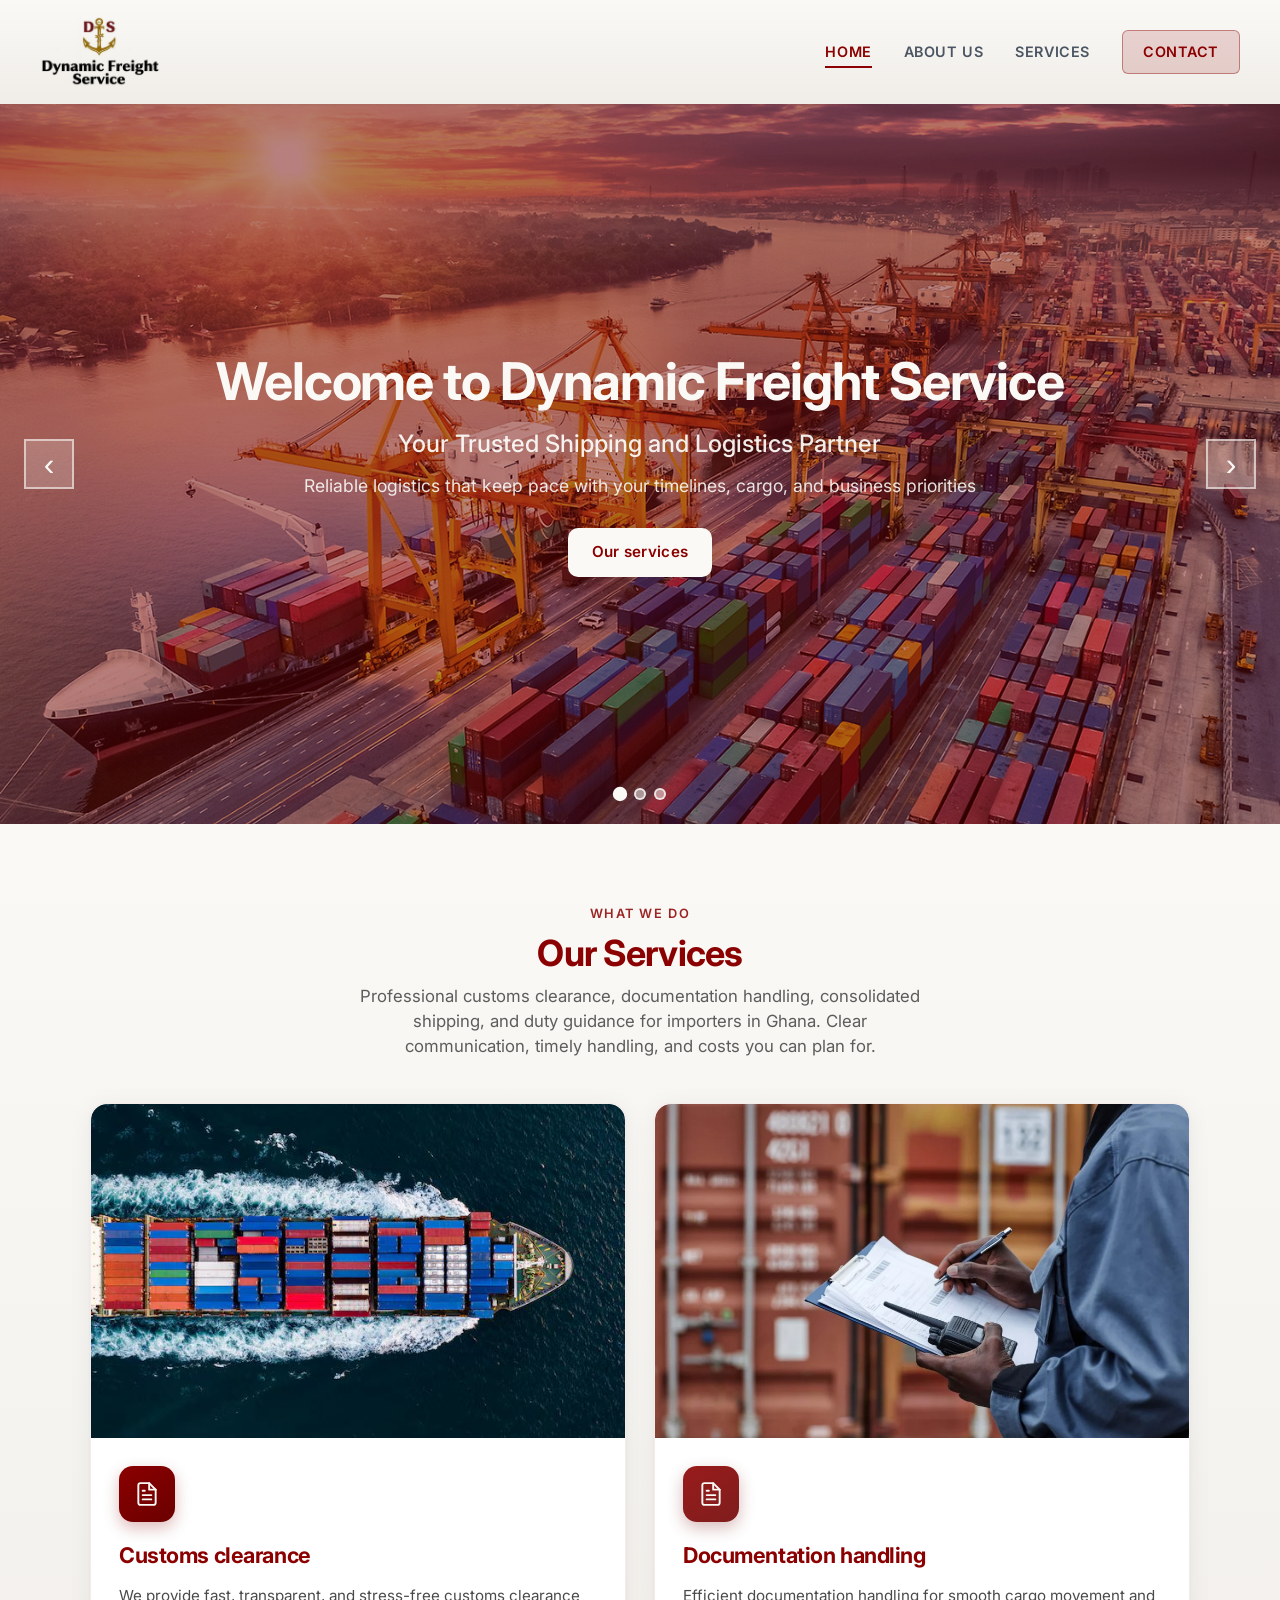
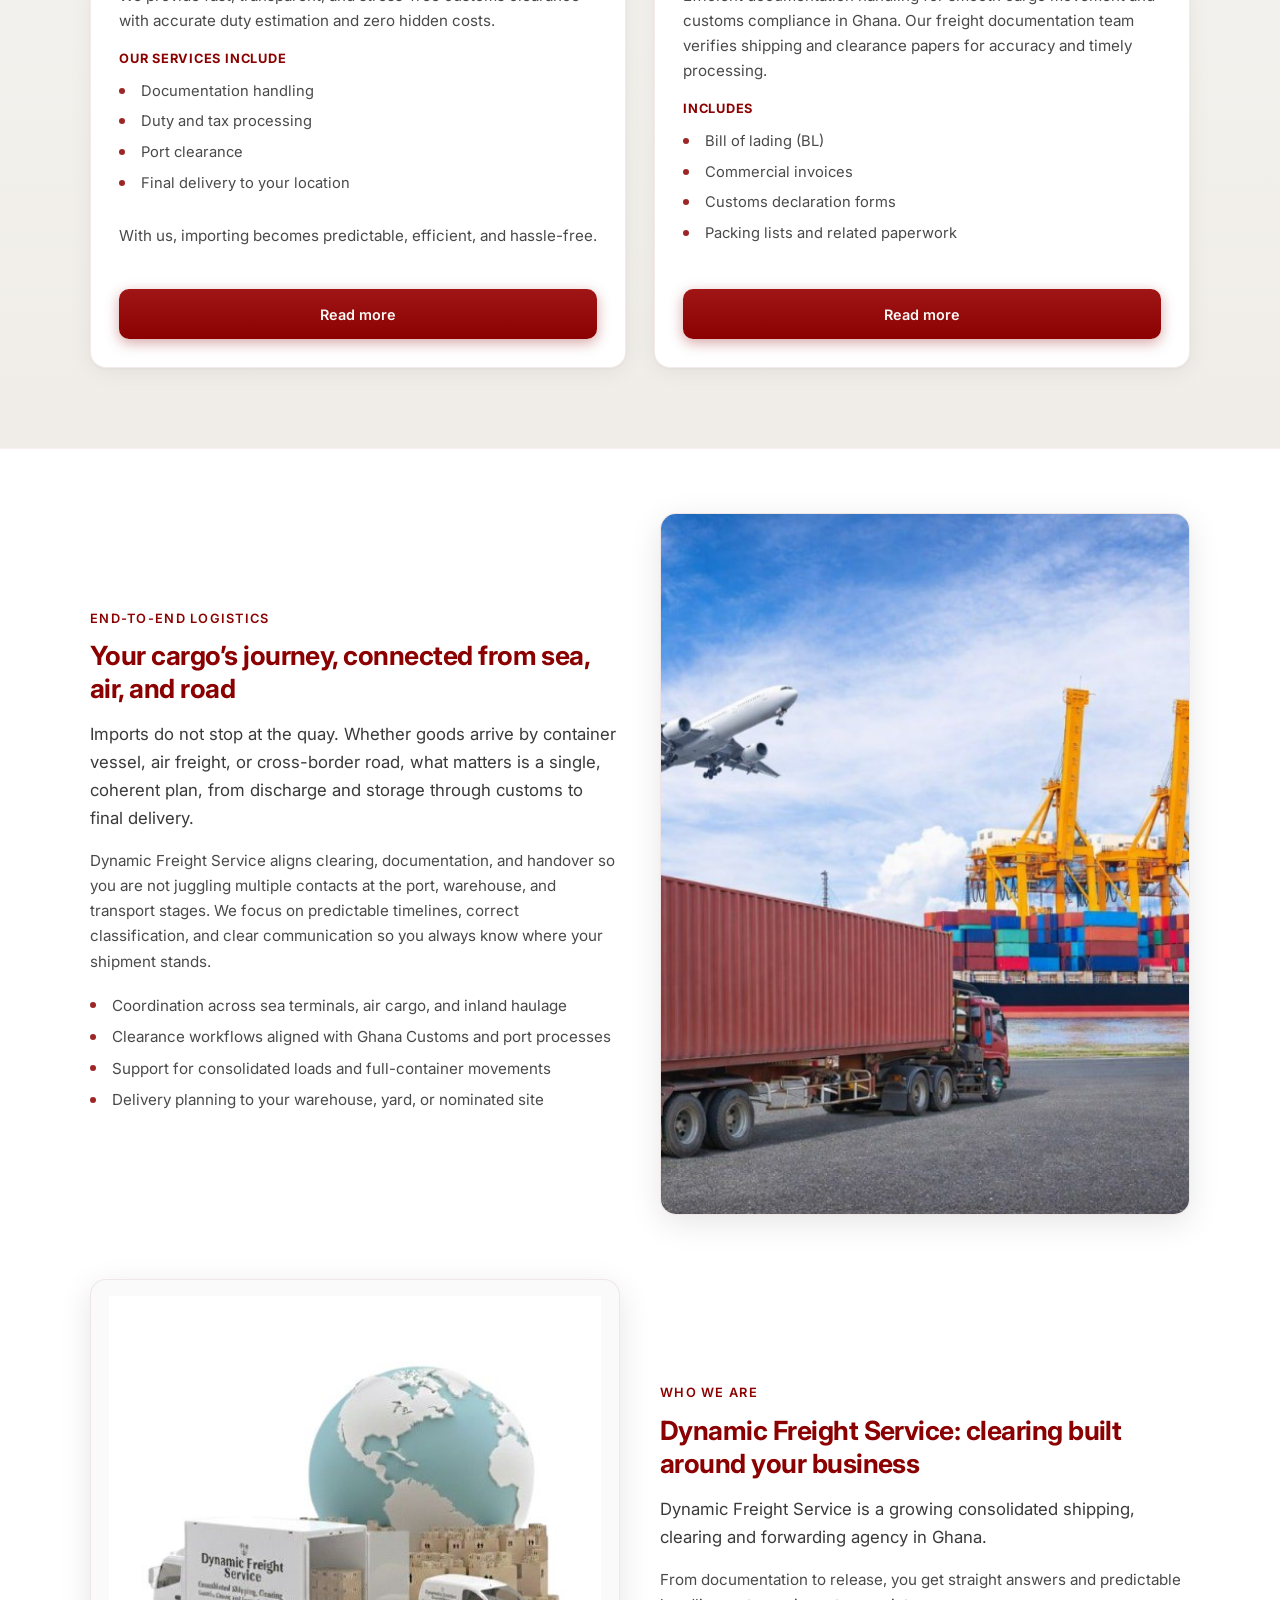
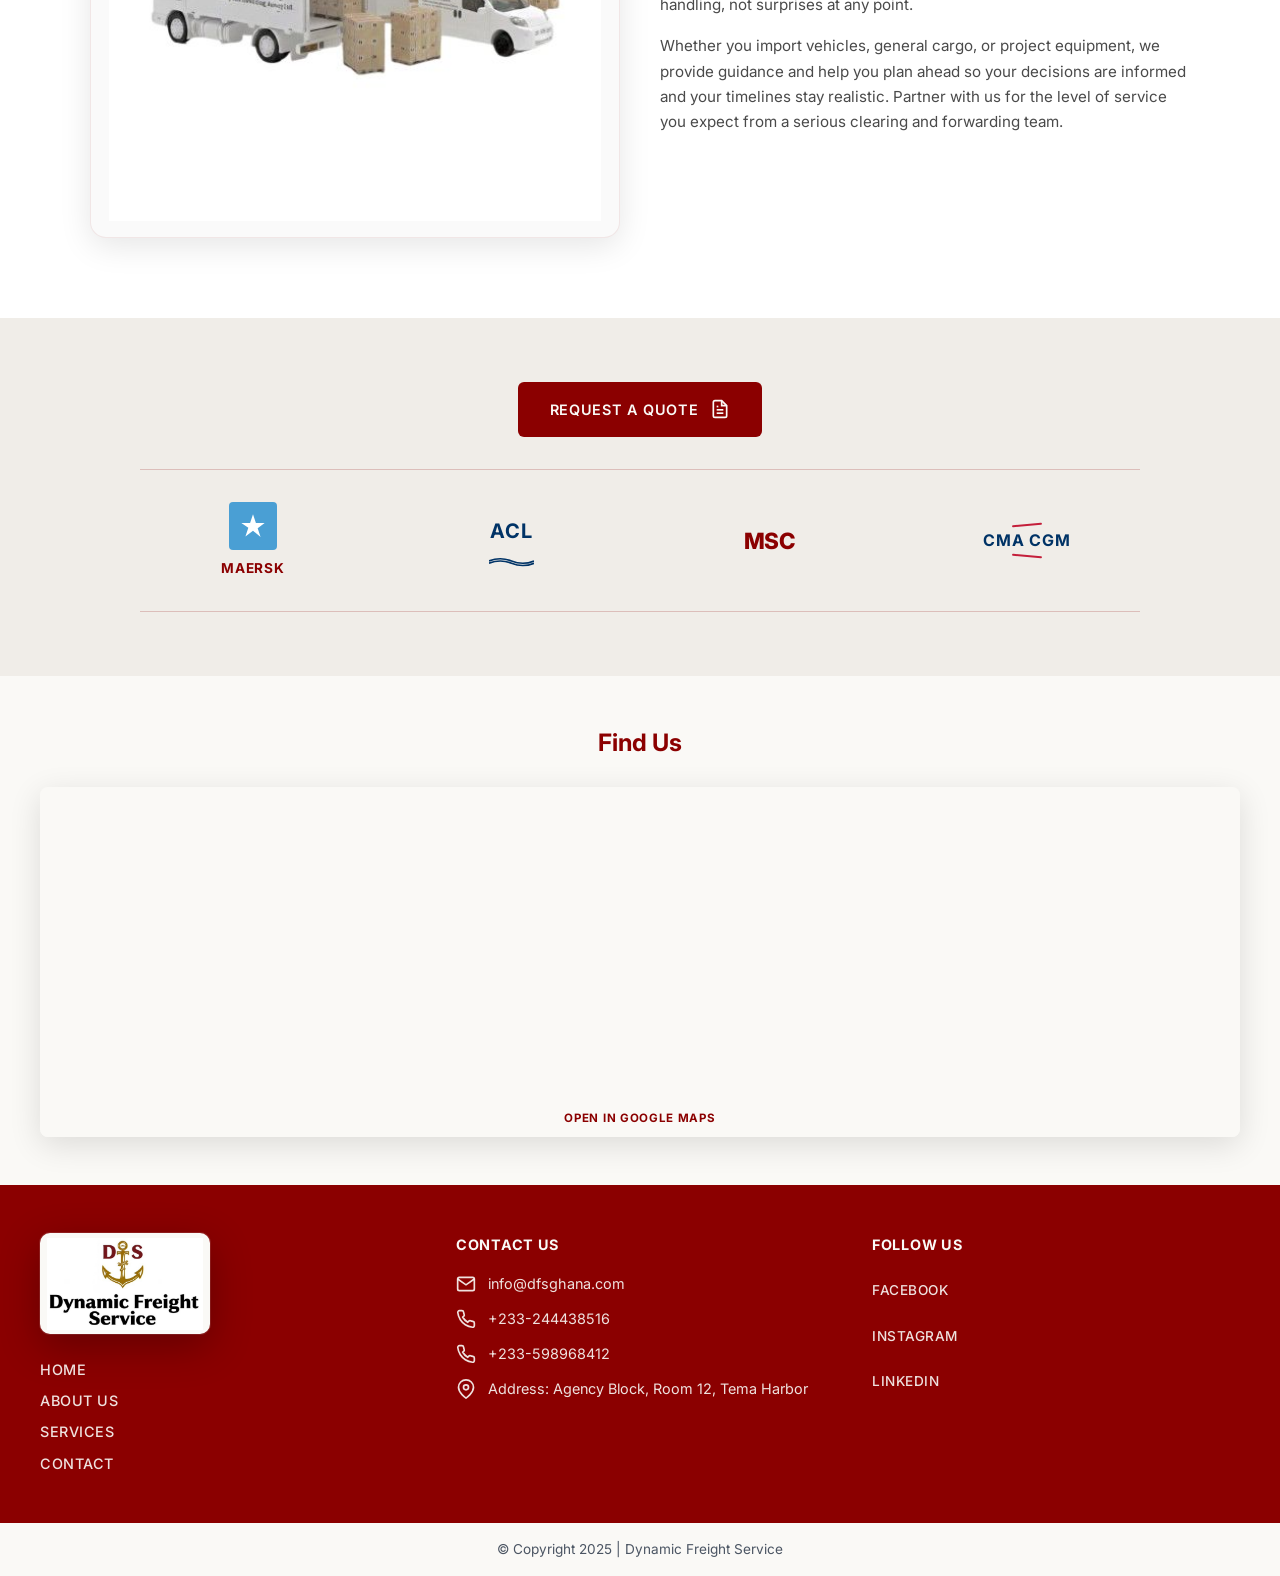
==== commit 7e4534e7: "Update footer contact info and remove YouTube/Twitter links - Replace single phone number with two n" ====
--- a/index.html
+++ b/index.html
@@ -244,7 +244,7 @@
                 loading="lazy"
                 allowfullscreen
                 referrerpolicy="no-referrer-when-downgrade"
-                title="Dynamic Freight Service | Agency block Tema Harbour, Harbour Road">
+                title="Dynamic Freight Service | Agency Block, Room 12, Tema Harbor">
             </iframe>
             <p class="map-hint-badge" aria-hidden="true">Open in Google Maps</p>
             <a href="https://maps.app.goo.gl/wc2UNzxjqqn8cNpu6?g_st=iw" target="_blank" rel="noopener noreferrer" class="map-overlay-link" aria-label="Open Dynamic Freight Service location in Google Maps" title="Open in Google Maps"></a>
@@ -276,11 +276,15 @@
                     </div>
                     <div class="contact-item">
                         <svg class="contact-icon" viewBox="0 0 24 24" fill="none" stroke="currentColor" stroke-width="2"><path d="M22 16.92v3a2 2 0 0 1-2.18 2 19.79 19.79 0 0 1-8.63-3.07 19.5 19.5 0 0 1-6-6 19.79 19.79 0 0 1-3.07-8.67A2 2 0 0 1 4.11 2h3a2 2 0 0 1 2 1.72 12.84 12.84 0 0 0 .7 2.81 2 2 0 0 1-.45 2.11L8.09 9.91a16 16 0 0 0 6 6l1.27-1.27a2 2 0 0 1 2.11-.45 12.84 12.84 0 0 0 2.81.7A2 2 0 0 1 22 16.92z"/></svg>
-                        <a href="tel:+233556614950">+233 55 661 4950</a>
+                        <a href="tel:+233244438516">+233-244438516</a>
+                    </div>
+                    <div class="contact-item">
+                        <svg class="contact-icon" viewBox="0 0 24 24" fill="none" stroke="currentColor" stroke-width="2"><path d="M22 16.92v3a2 2 0 0 1-2.18 2 19.79 19.79 0 0 1-8.63-3.07 19.5 19.5 0 0 1-6-6 19.79 19.79 0 0 1-3.07-8.67A2 2 0 0 1 4.11 2h3a2 2 0 0 1 2 1.72 12.84 12.84 0 0 0 .7 2.81 2 2 0 0 1-.45 2.11L8.09 9.91a16 16 0 0 0 6 6l1.27-1.27a2 2 0 0 1 2.11-.45 12.84 12.84 0 0 0 2.81.7A2 2 0 0 1 22 16.92z"/></svg>
+                        <a href="tel:+233598968412">+233-598968412</a>
                     </div>
                     <div class="contact-item">
                         <svg class="contact-icon" viewBox="0 0 24 24" fill="none" stroke="currentColor" stroke-width="2"><path d="M21 10c0 7-9 13-9 13s-9-6-9-13a9 9 0 0 1 18 0z"/><circle cx="12" cy="10" r="3"/></svg>
-                        <span>Tema, Greater Accra, Ghana</span>
+                        <span>Address: Agency Block, Room 12, Tema Harbor</span>
                     </div>
                 </div>
                 <div class="footer-col footer-social">
@@ -288,9 +292,7 @@
                     <div class="social-buttons">
                         <a href="#" class="social-btn" title="Facebook">Facebook</a>
                         <a href="#" class="social-btn" title="Instagram">Instagram</a>
-                        <a href="#" class="social-btn" title="YouTube">YouTube</a>
                         <a href="#" class="social-btn" title="LinkedIn">LinkedIn</a>
-                        <a href="#" class="social-btn" title="Twitter">Twitter</a>
                     </div>
                 </div>
             </div>
@@ -319,7 +321,7 @@
                 <div class="form-row">
                     <div class="form-group">
                         <label for="phone">Phone</label>
-                        <input type="tel" id="phone" name="phone" placeholder="+233 55 661 4950" autocomplete="tel">
+                        <input type="tel" id="phone" name="phone" placeholder="+233-244438516" autocomplete="tel">
                     </div>
                     <div class="form-group">
                         <label for="website">Website</label>
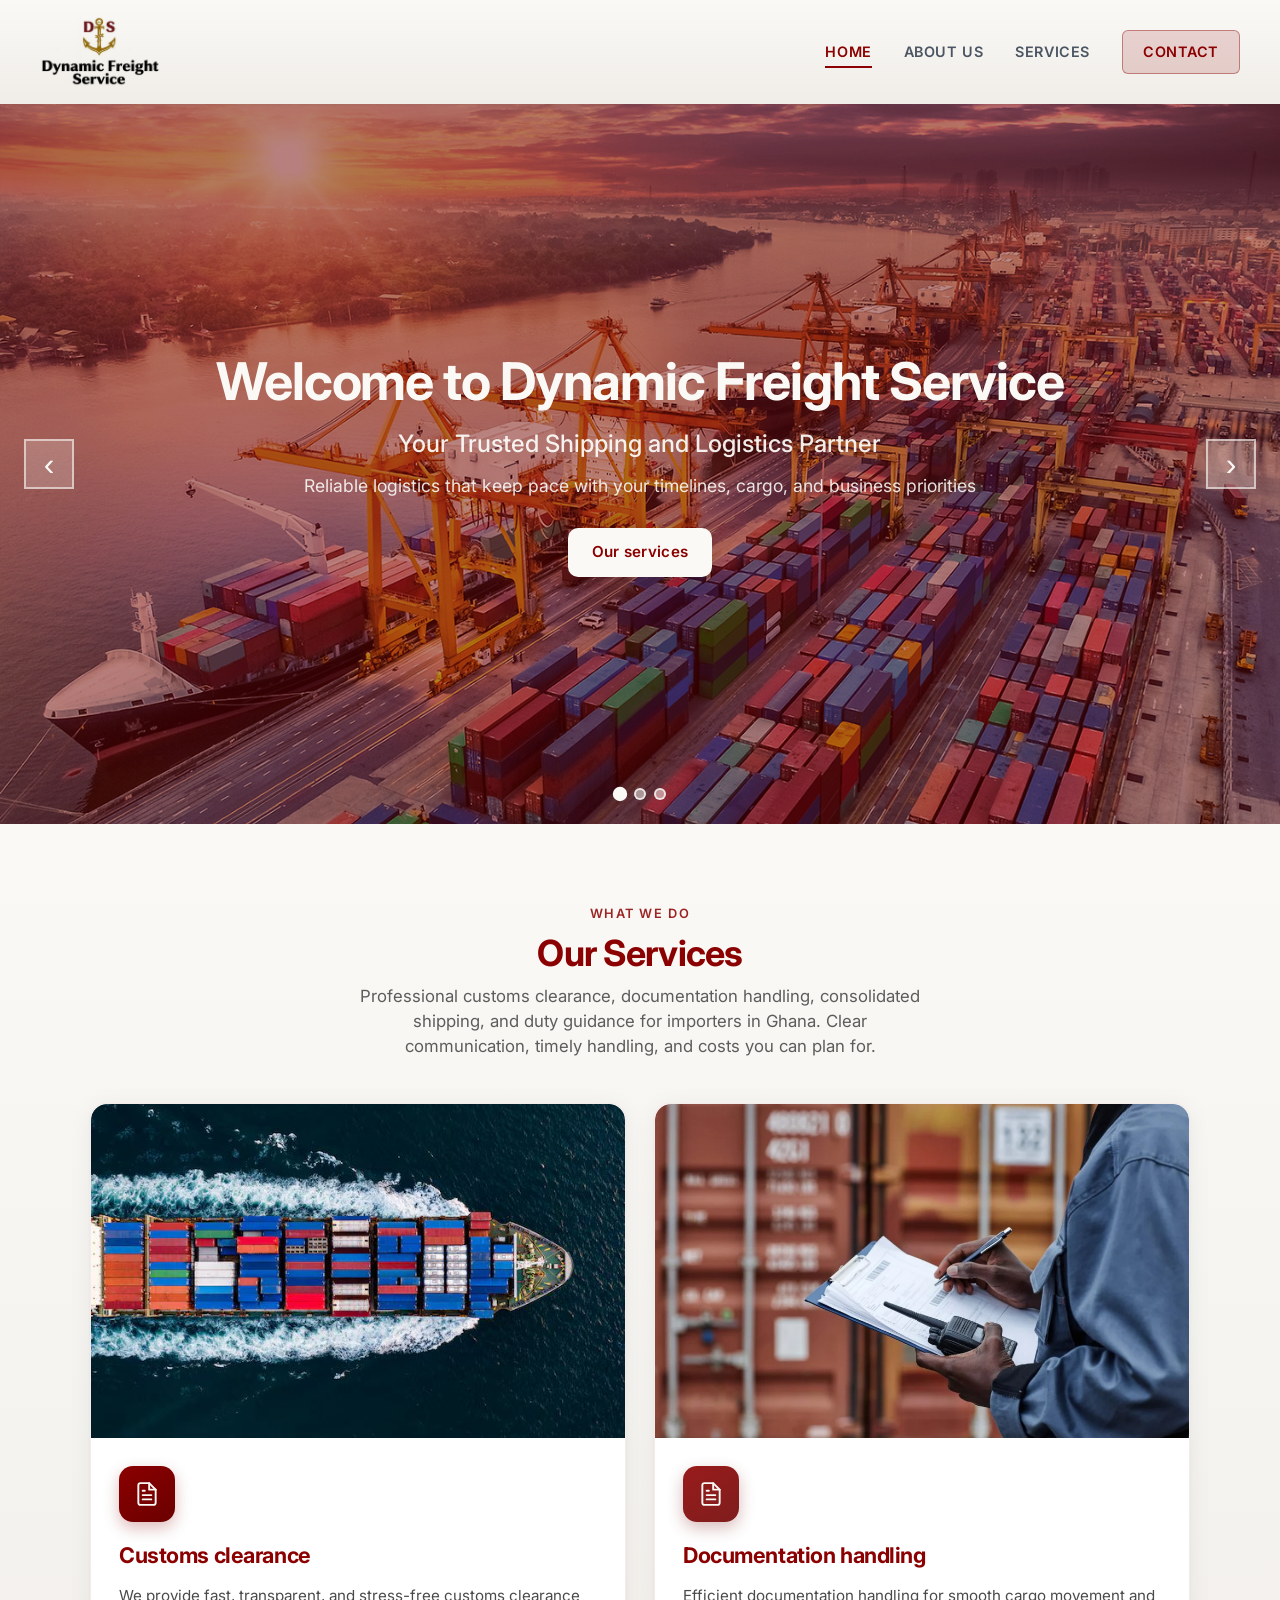
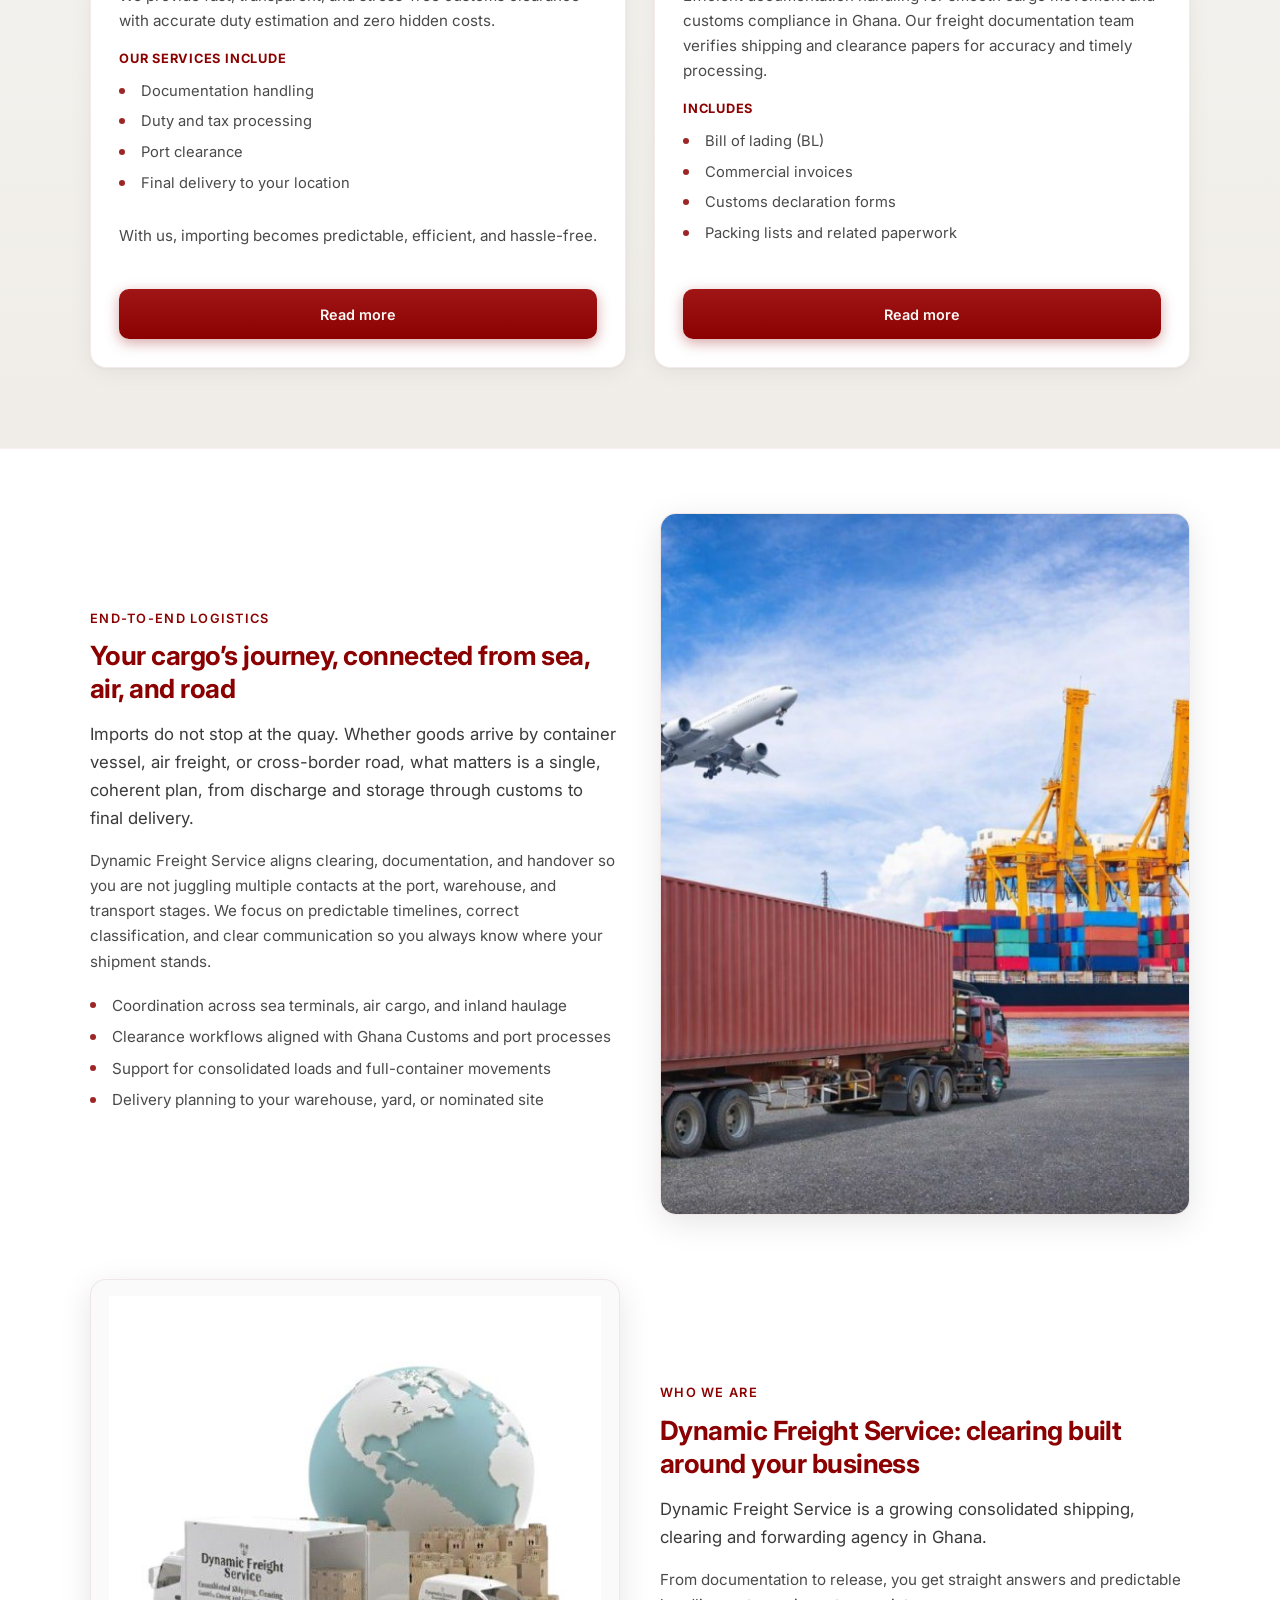
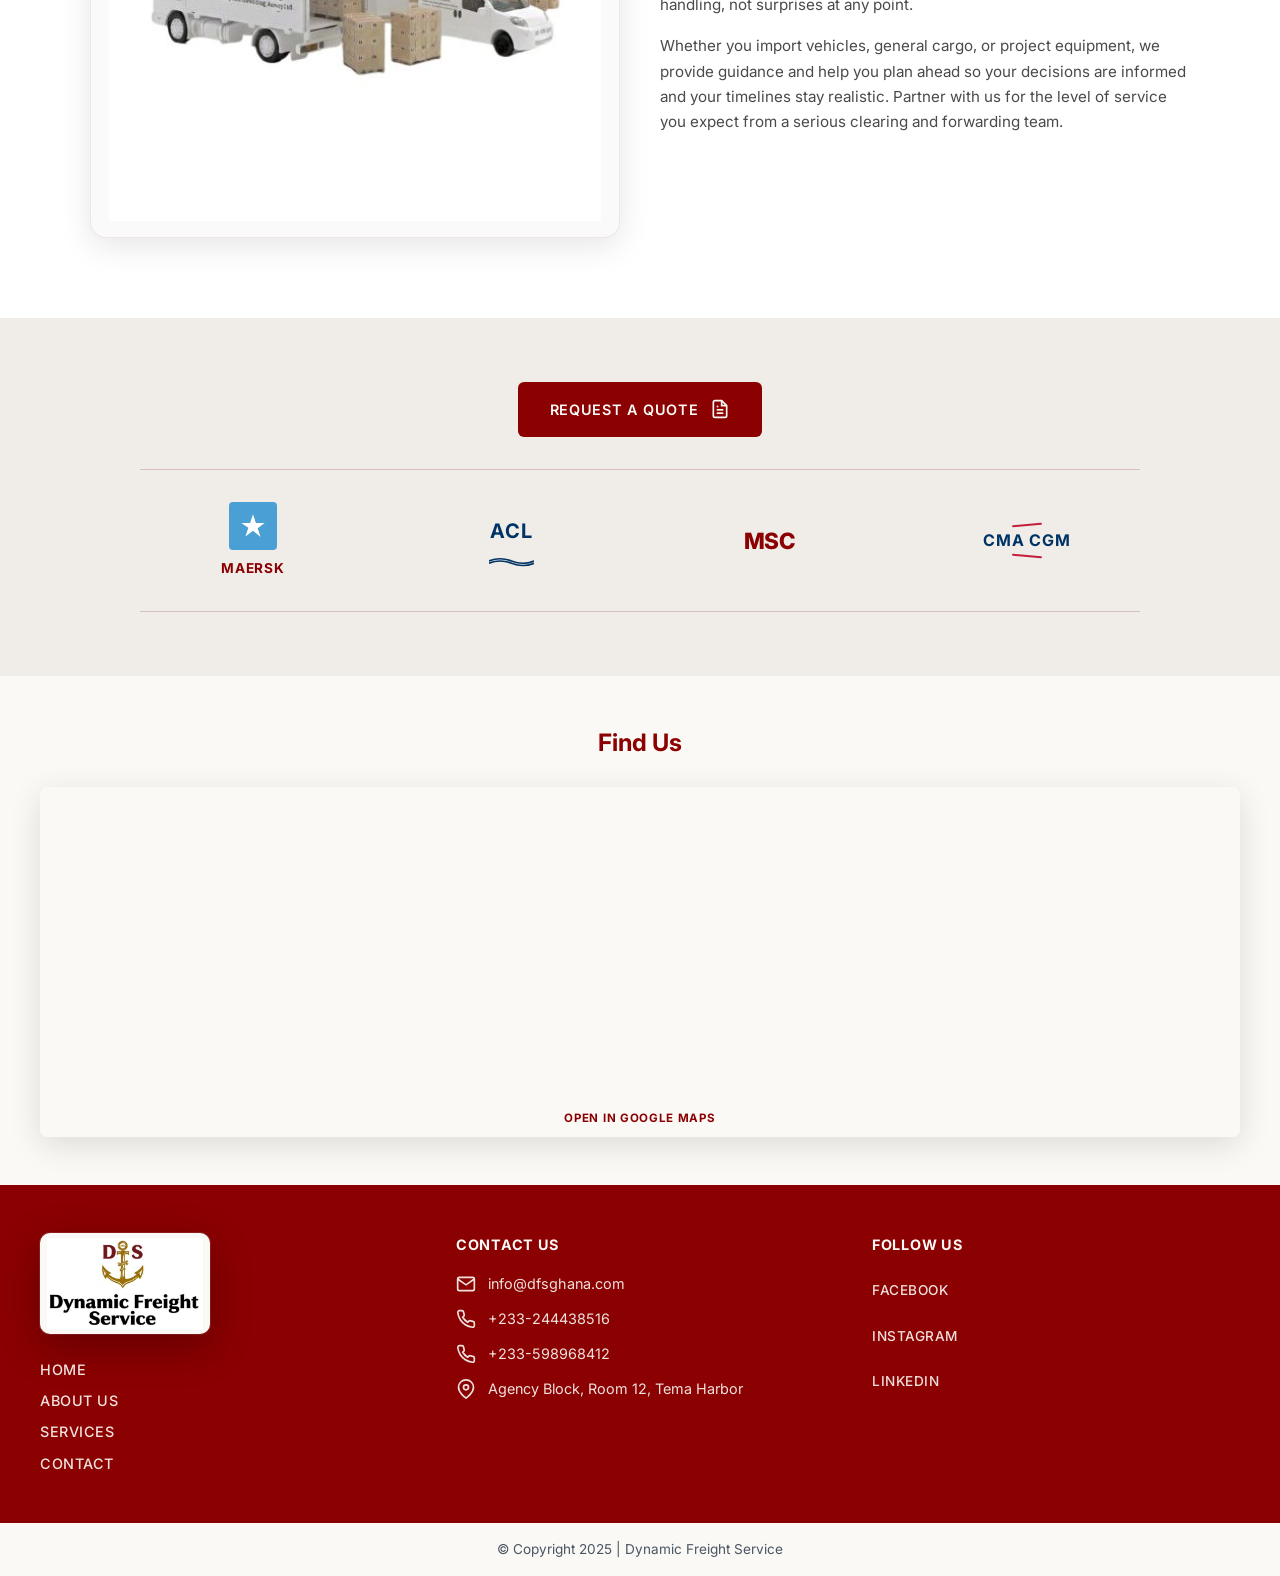
==== commit c03f9f36: "Clean up footer address: drop "Address:" label, link to map - Remove redundant "Address:" prefix (lo" ====
--- a/index.html
+++ b/index.html
@@ -284,7 +284,7 @@
                     </div>
                     <div class="contact-item">
                         <svg class="contact-icon" viewBox="0 0 24 24" fill="none" stroke="currentColor" stroke-width="2"><path d="M21 10c0 7-9 13-9 13s-9-6-9-13a9 9 0 0 1 18 0z"/><circle cx="12" cy="10" r="3"/></svg>
-                        <span>Address: Agency Block, Room 12, Tema Harbor</span>
+                        <a href="https://maps.app.goo.gl/wc2UNzxjqqn8cNpu6?g_st=iw" target="_blank" rel="noopener noreferrer" aria-label="Open Dynamic Freight Service location in Google Maps">Agency Block, Room 12, Tema Harbor</a>
                     </div>
                 </div>
                 <div class="footer-col footer-social">
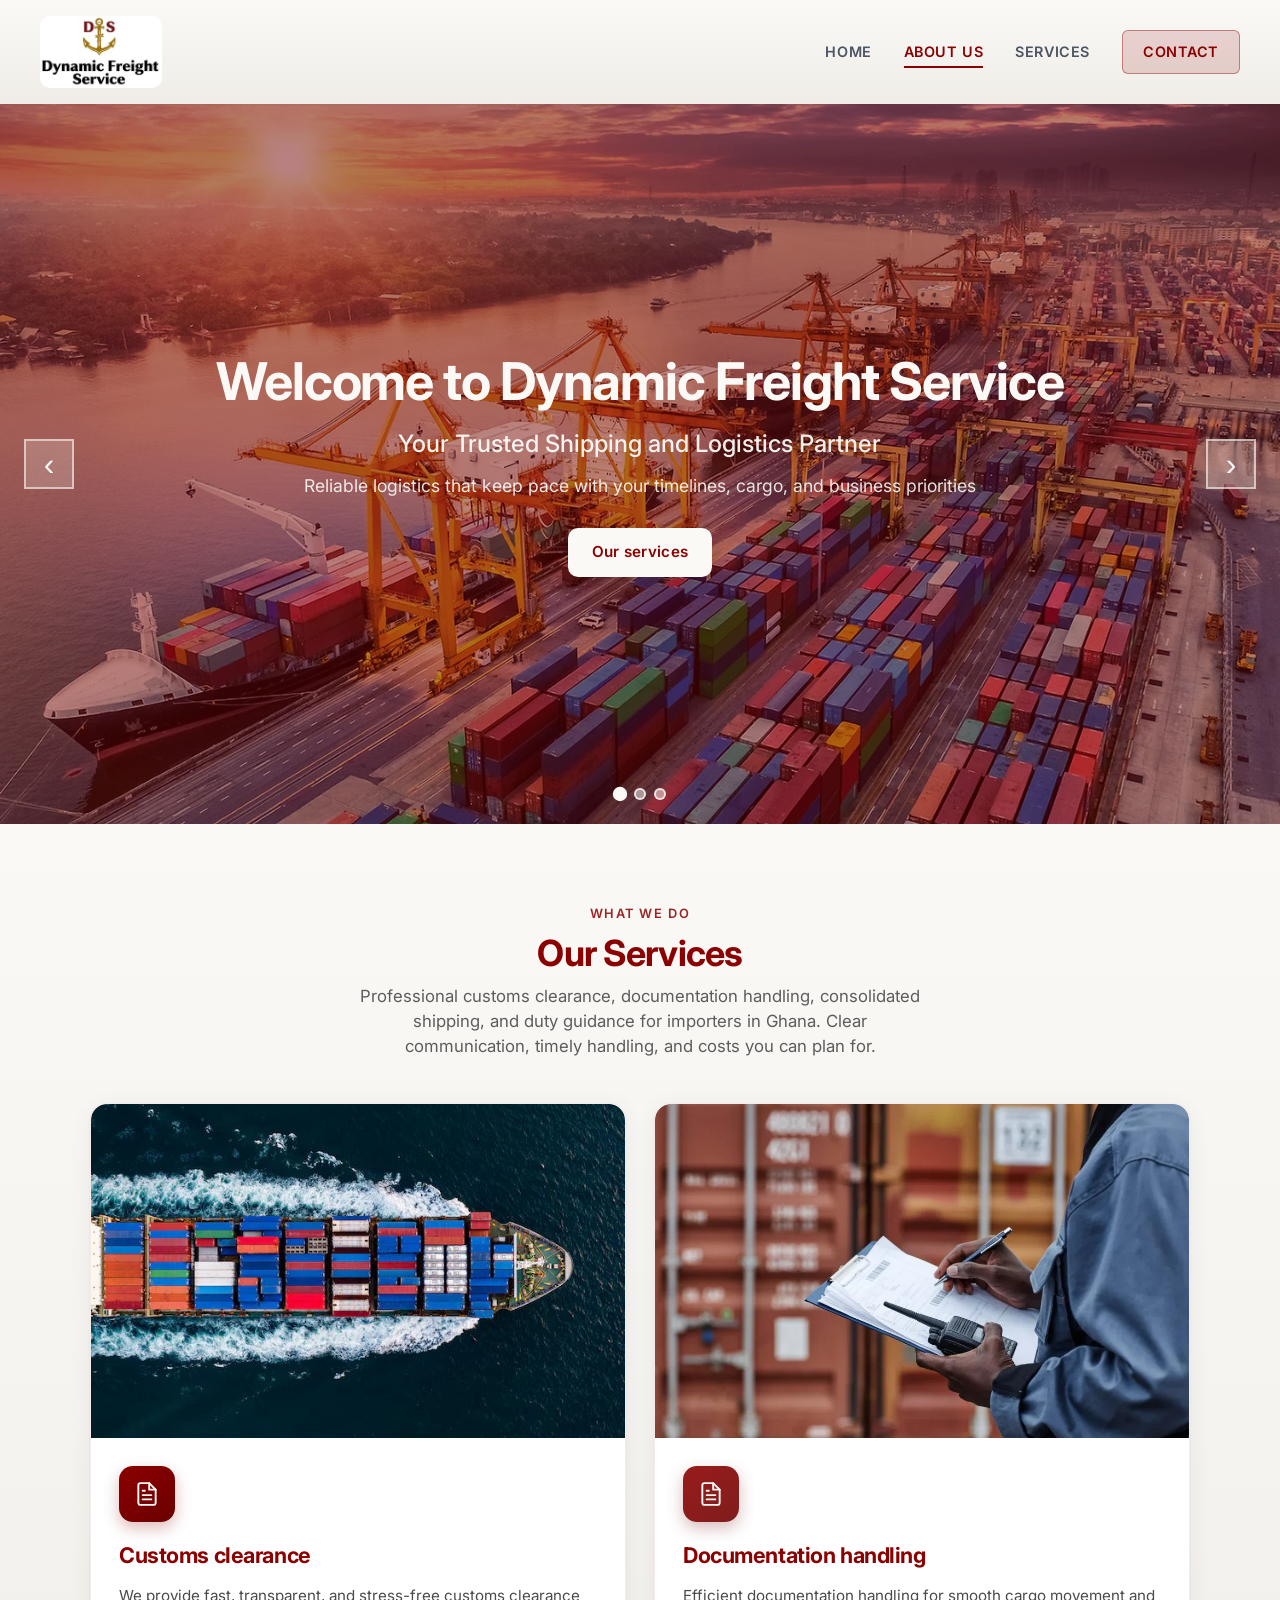
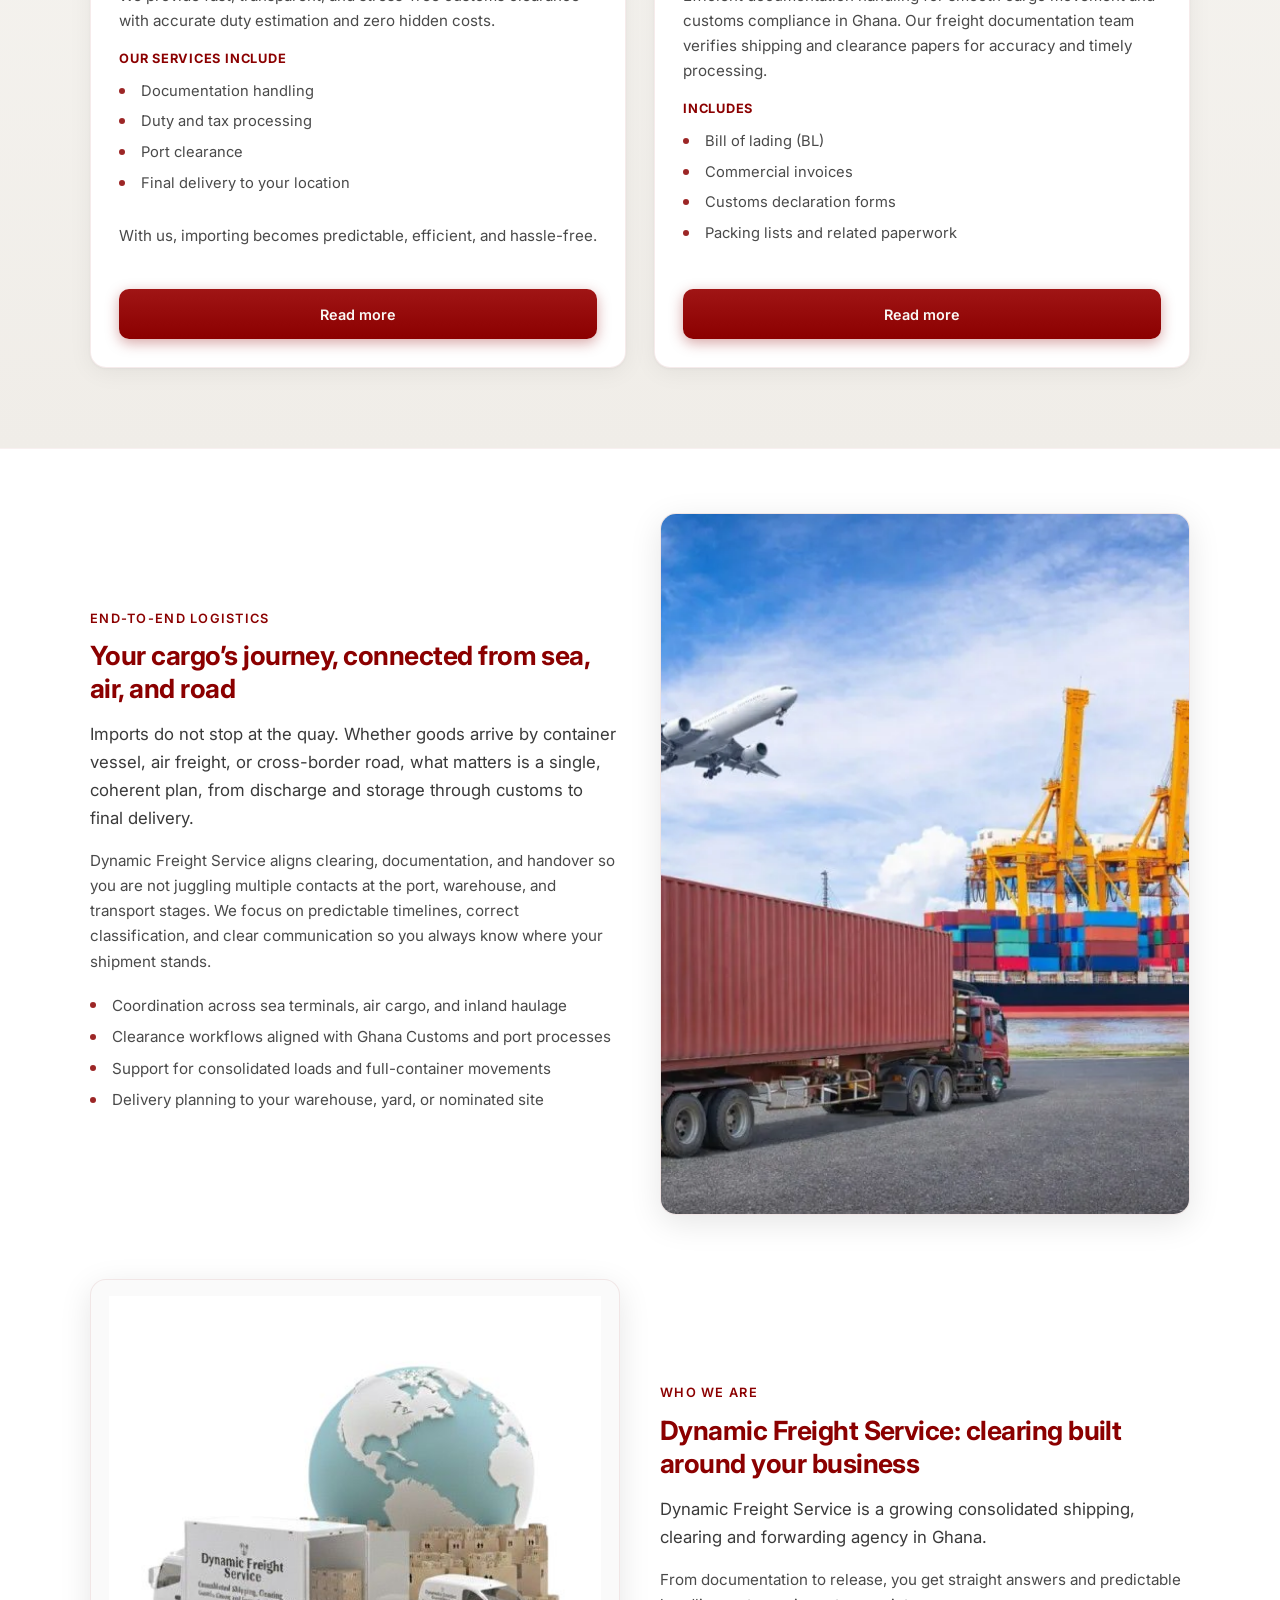
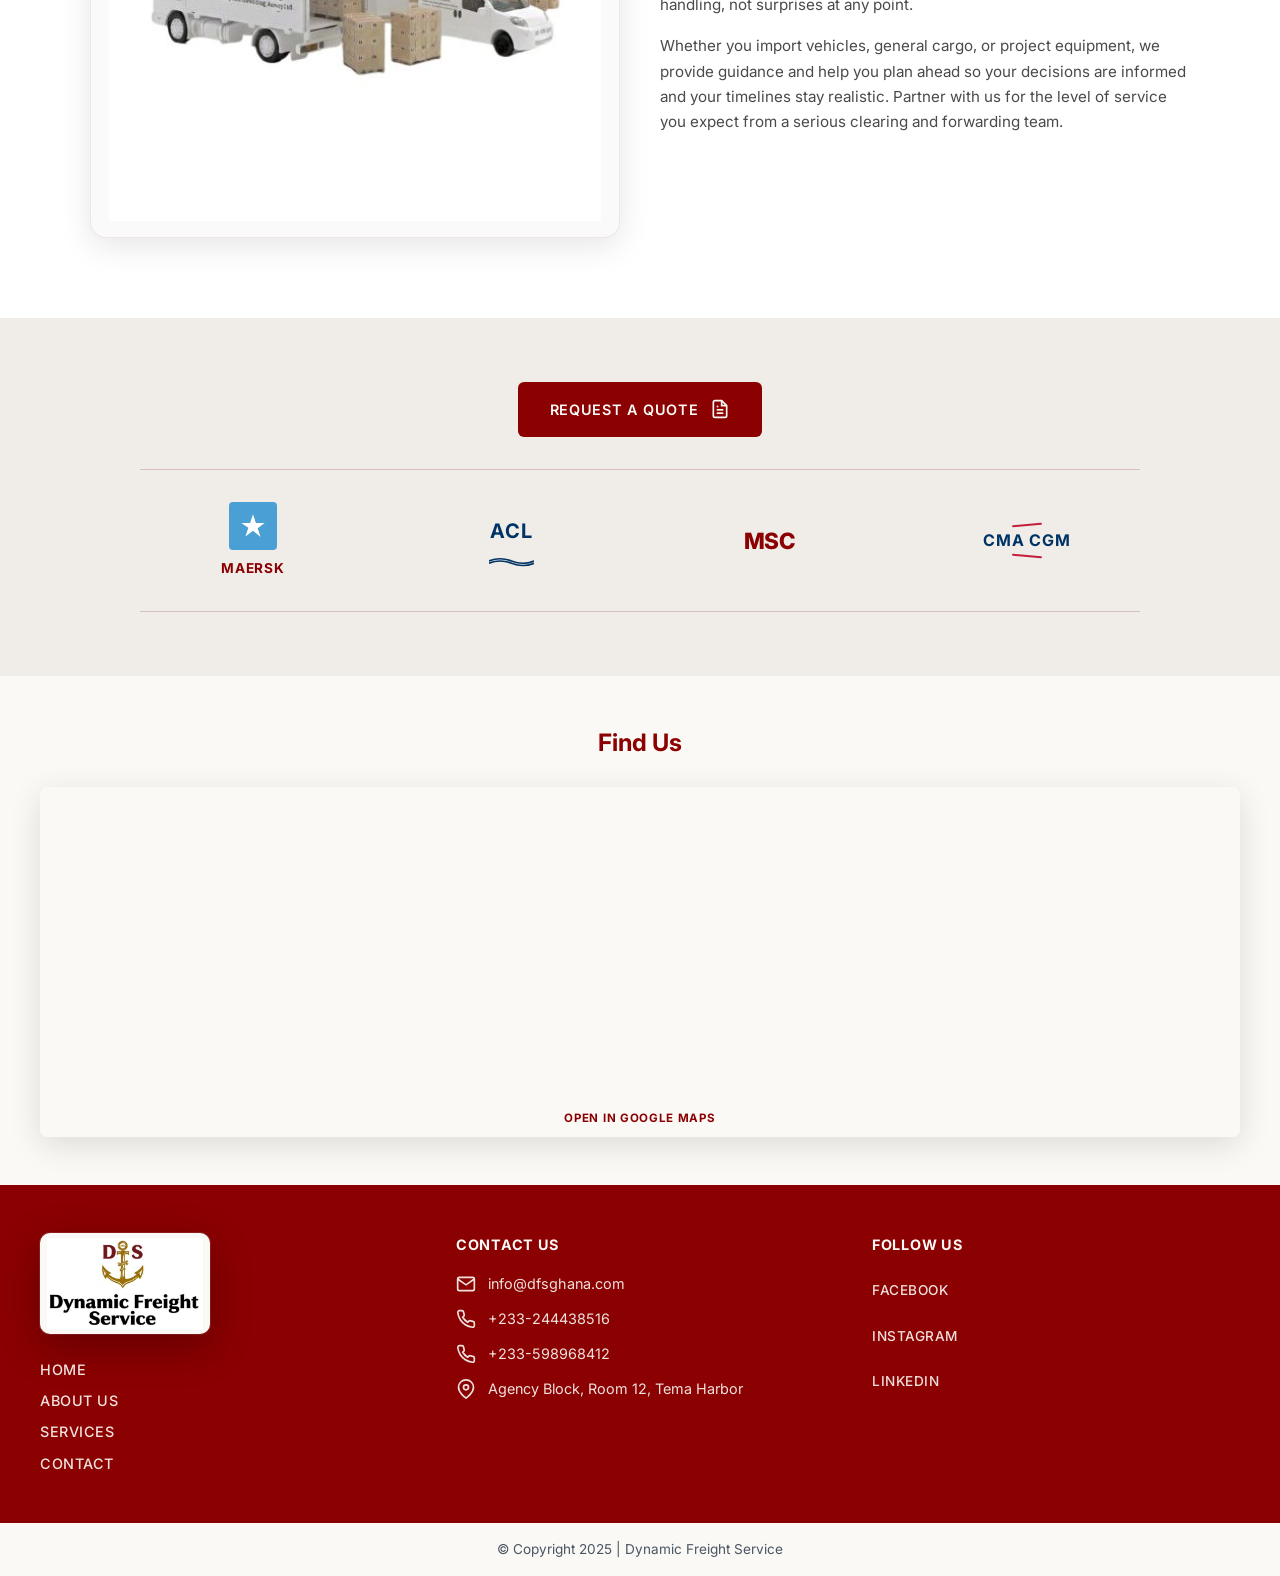
==== commit f72cac30: "Fix scroll jank: drop blend mode, simplify header, IO scroll-spy, WebP images - Remove mix-blend-mod" ====
--- a/index.html
+++ b/index.html
@@ -133,7 +133,10 @@
             <!-- Documentation handling -->
             <article class="service-card animate-on-scroll" style="--delay: 90ms">
                 <div class="service-card-media">
-                    <img src="images/documentation-handling.png" alt="Logistics officer with clipboard, paperwork, and walkie-talkie near shipping containers" width="1024" height="683" loading="lazy">
+                    <picture>
+                        <source type="image/webp" srcset="images/documentation-handling.webp">
+                        <img src="images/documentation-handling.png" alt="Logistics officer with clipboard, paperwork, and walkie-talkie near shipping containers" width="1024" height="683" loading="lazy">
+                    </picture>
                 </div>
                 <div class="service-card-top">
                     <div class="service-icon service-icon--docs" aria-hidden="true">
@@ -180,7 +183,10 @@
                     </ul>
                 </div>
                 <figure class="spotlight-media">
-                    <img src="images/logistics-hub.png" alt="Port cranes, cargo ship, truck, and aircraft for multimodal logistics" width="1200" height="700" loading="lazy">
+                    <picture>
+                        <source type="image/webp" srcset="images/logistics-hub.webp">
+                        <img src="images/logistics-hub.png" alt="Port cranes, cargo ship, truck, and aircraft for multimodal logistics" width="1200" height="700" loading="lazy">
+                    </picture>
                 </figure>
             </article>
 
@@ -586,9 +592,12 @@
             });
         }
 
-        // Nav: scroll spy + active state for in-page sections
+        // Nav: scroll spy via IntersectionObserver (no layout reads on scroll)
         const navSectionIds = ['home', 'services', 'about', 'contact'];
         const navAnchors = document.querySelectorAll('.main-nav a[data-nav]');
+        const navSections = navSectionIds
+            .map(function (id) { return document.getElementById(id); })
+            .filter(Boolean);
 
         function setActiveNav(id) {
             navAnchors.forEach(function (a) {
@@ -596,30 +605,51 @@
             });
         }
 
-        function currentSectionFromScroll() {
-            const offset = window.innerWidth <= 900 ? 88 : 120;
-            let current = 'home';
-            navSectionIds.forEach(function (sid) {
-                const el = document.getElementById(sid);
-                if (!el) return;
-                const top = el.getBoundingClientRect().top;
-                if (top <= offset) current = sid;
+        function getHeaderOffset() {
+            return window.innerWidth <= 900 ? 88 : 120;
+        }
+
+        const sectionsAboveLine = new Set();
+        let navObserver = null;
+
+        function pickActive() {
+            let active = 'home';
+            navSectionIds.forEach(function (id) {
+                if (sectionsAboveLine.has(id)) active = id;
             });
-            return current;
-        }
-
-        let navTicking = false;
-        function onScrollNav() {
-            if (navTicking) return;
-            navTicking = true;
-            requestAnimationFrame(function () {
-                setActiveNav(currentSectionFromScroll());
-                navTicking = false;
-            });
-        }
-
-        window.addEventListener('scroll', onScrollNav, { passive: true });
-        onScrollNav();
+            setActiveNav(active);
+        }
+
+        function buildNavObserver() {
+            if (navObserver) navObserver.disconnect();
+            sectionsAboveLine.clear();
+            const offset = getHeaderOffset();
+            navObserver = new IntersectionObserver(
+                function (entries) {
+                    entries.forEach(function (entry) {
+                        if (entry.boundingClientRect.top <= offset) {
+                            sectionsAboveLine.add(entry.target.id);
+                        } else {
+                            sectionsAboveLine.delete(entry.target.id);
+                        }
+                    });
+                    pickActive();
+                },
+                {
+                    rootMargin: '-' + offset + 'px 0px 0px 0px',
+                    threshold: [0, 1]
+                }
+            );
+            navSections.forEach(function (s) { navObserver.observe(s); });
+        }
+
+        buildNavObserver();
+
+        let resizeTimer = null;
+        window.addEventListener('resize', function () {
+            clearTimeout(resizeTimer);
+            resizeTimer = setTimeout(buildNavObserver, 200);
+        }, { passive: true });
 
         navAnchors.forEach(function (a) {
             a.addEventListener('click', function () {
--- a/styles.css
+++ b/styles.css
@@ -43,10 +43,6 @@
 /* Header / Navigation */
 .site-header {
     background: linear-gradient(180deg, var(--off-white) 0%, var(--off-white-dark) 100%);
-    background-image: 
-        linear-gradient(180deg, var(--off-white) 0%, var(--off-white-dark) 100%),
-        repeating-linear-gradient(90deg, transparent, transparent 40px, rgba(139, 0, 0, 0.03) 40px, rgba(139, 0, 0, 0.03) 41px),
-        repeating-linear-gradient(0deg, transparent, transparent 40px, rgba(139, 0, 0, 0.03) 40px, rgba(139, 0, 0, 0.03) 41px);
     padding: 1rem 2rem;
     padding-top: max(1rem, env(safe-area-inset-top));
     padding-left: max(2rem, env(safe-area-inset-left));
@@ -55,7 +51,9 @@
     top: 0;
     z-index: 100;
     box-shadow: 0 1px 3px rgba(0, 0, 0, 0.06);
-    transition: box-shadow 0.35s ease, background 0.35s ease;
+    transition: box-shadow 0.35s ease;
+    will-change: box-shadow;
+    transform: translateZ(0);
 }
 
 .site-header.is-scrolled {
@@ -84,7 +82,7 @@
     transform: translateY(-2px);
 }
 
-/* Larger mark + blend file’s white background into the header (avoids a harsh white tile) */
+/* Larger mark, sized to header (no blend mode: caused scroll repaint cost on sticky header) */
 .logo-img {
     display: block;
     height: 72px;
@@ -93,7 +91,6 @@
     object-fit: contain;
     object-position: left center;
     border-radius: 10px;
-    mix-blend-mode: multiply;
 }
 
 .main-nav {
@@ -412,8 +409,12 @@
 
 /* Background images from Unsplash (free to use) */
 .hero-slide:nth-child(1) {
-    background: linear-gradient(135deg, rgba(139, 0, 0, 0.45) 0%, rgba(139, 0, 0, 0.35) 100%),
-                url('images/hero-slide-ports.jpg') center/cover no-repeat;
+    background:
+        linear-gradient(135deg, rgba(139, 0, 0, 0.45) 0%, rgba(139, 0, 0, 0.35) 100%),
+        image-set(
+            url('images/hero-slide-ports.webp') type('image/webp'),
+            url('images/hero-slide-ports.jpg') type('image/jpeg')
+        ) center/cover no-repeat;
 }
 .hero-slide:nth-child(2) {
     background: linear-gradient(135deg, rgba(139, 0, 0, 0.45) 0%, rgba(139, 0, 0, 0.35) 100%),
@@ -1080,8 +1081,7 @@
     border-radius: 12px;
     text-decoration: none;
     color: #333;
-    background: rgba(255, 255, 255, 0.75);
-    backdrop-filter: blur(6px);
+    background: rgba(255, 255, 255, 0.92);
     border: 1px solid rgba(139, 0, 0, 0.12);
     box-shadow: 0 4px 14px rgba(0, 0, 0, 0.04);
     transition:
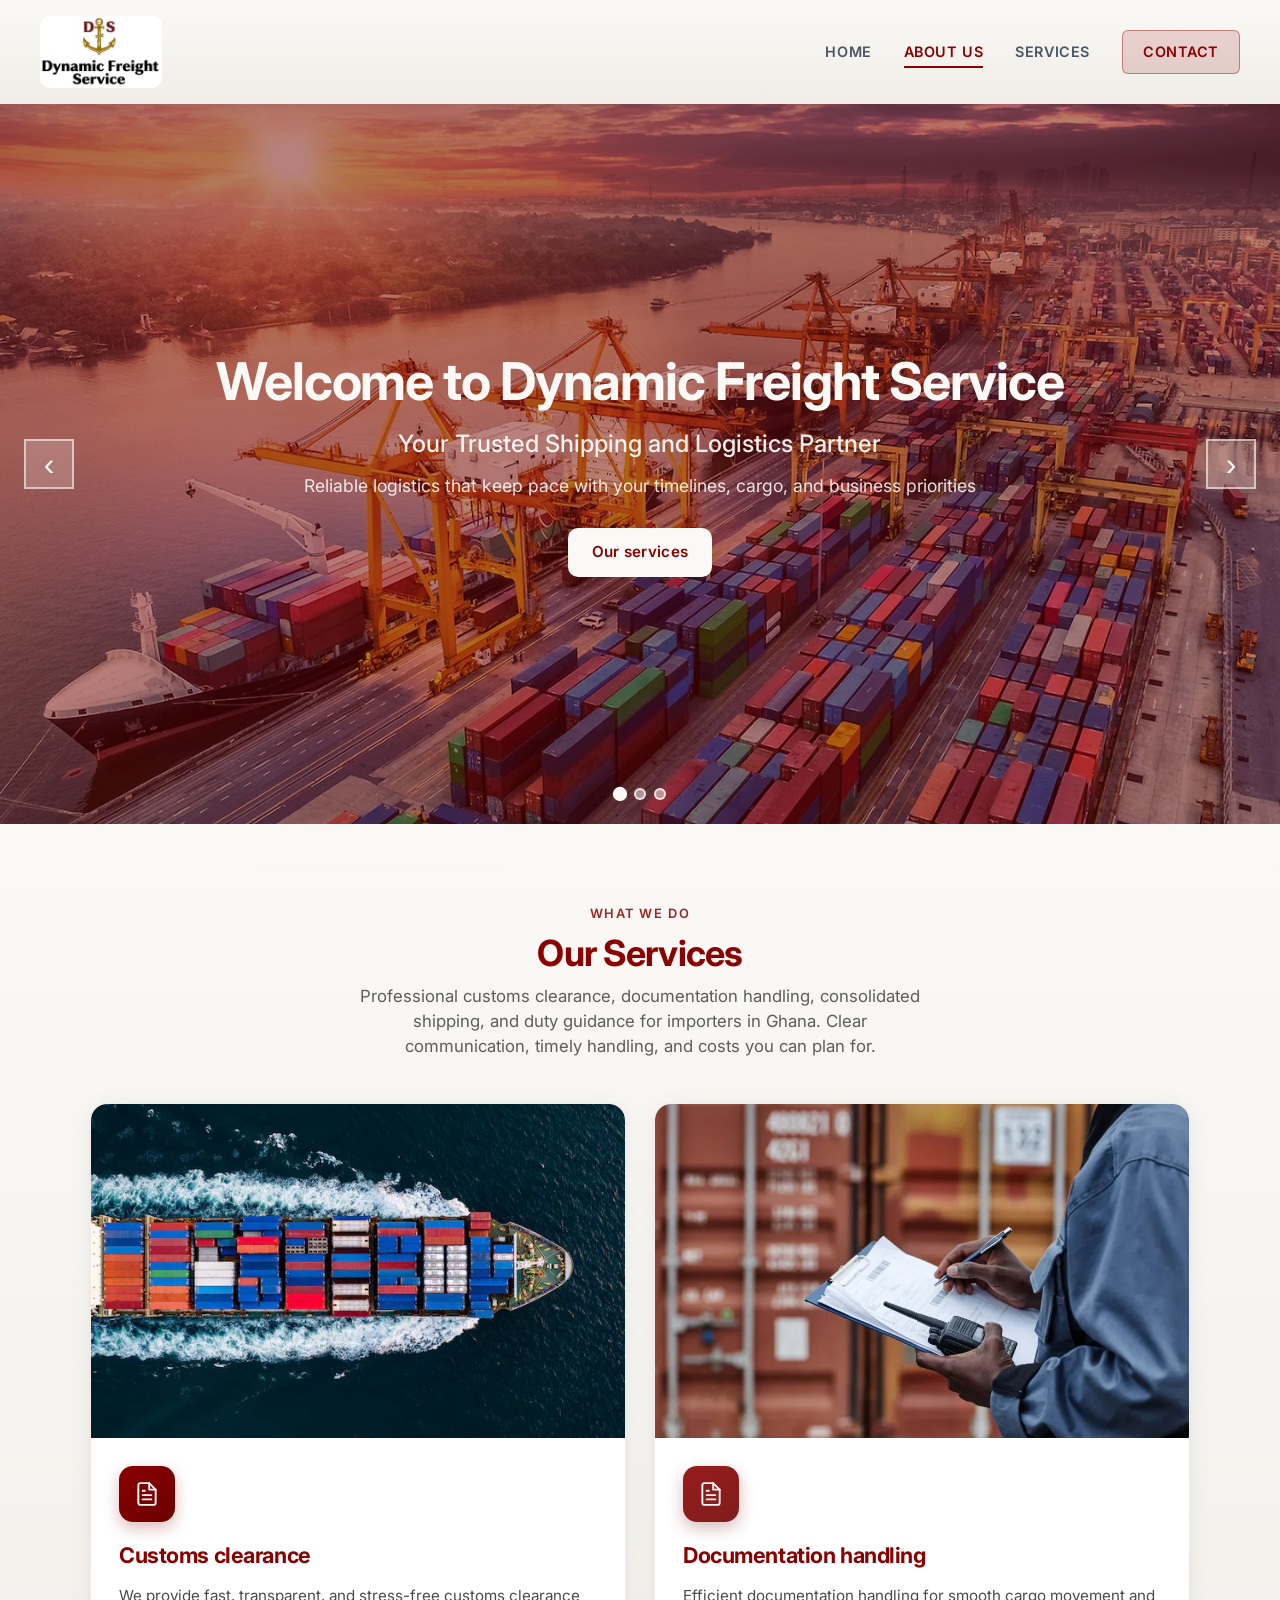
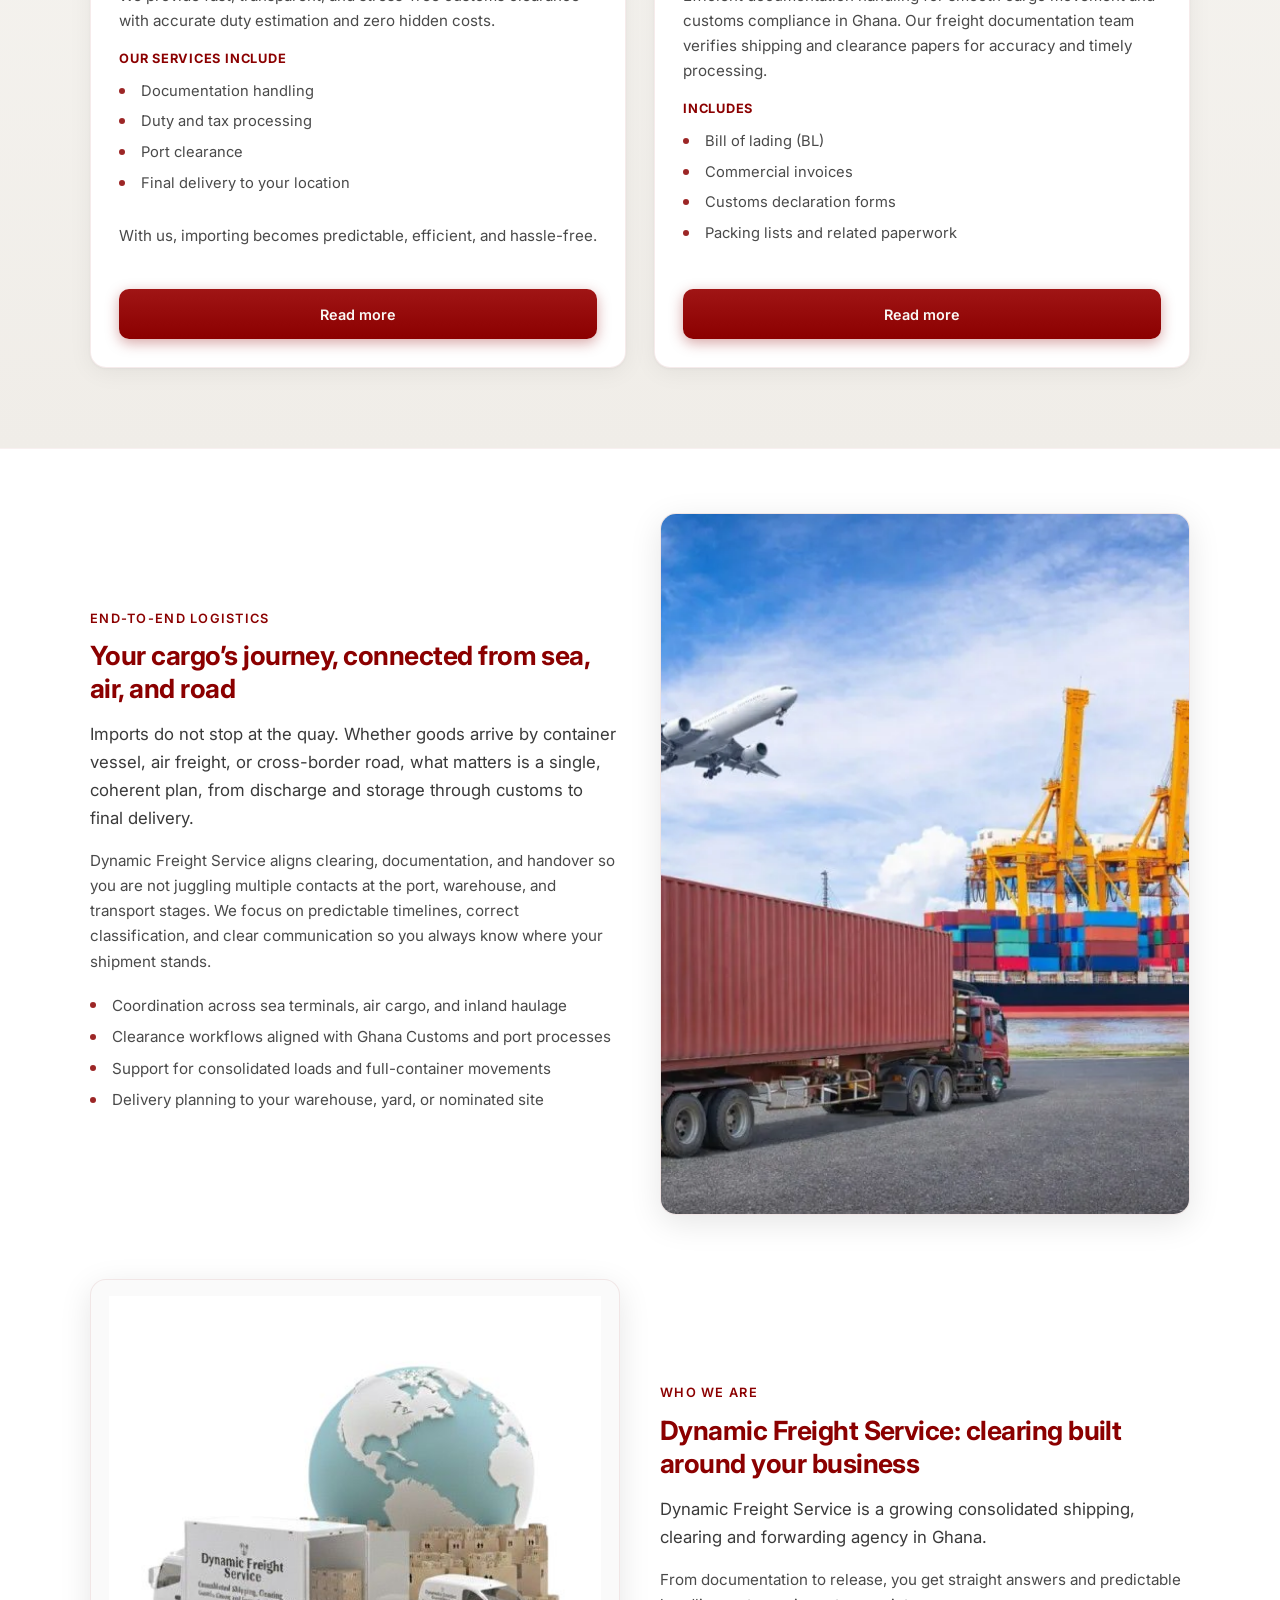
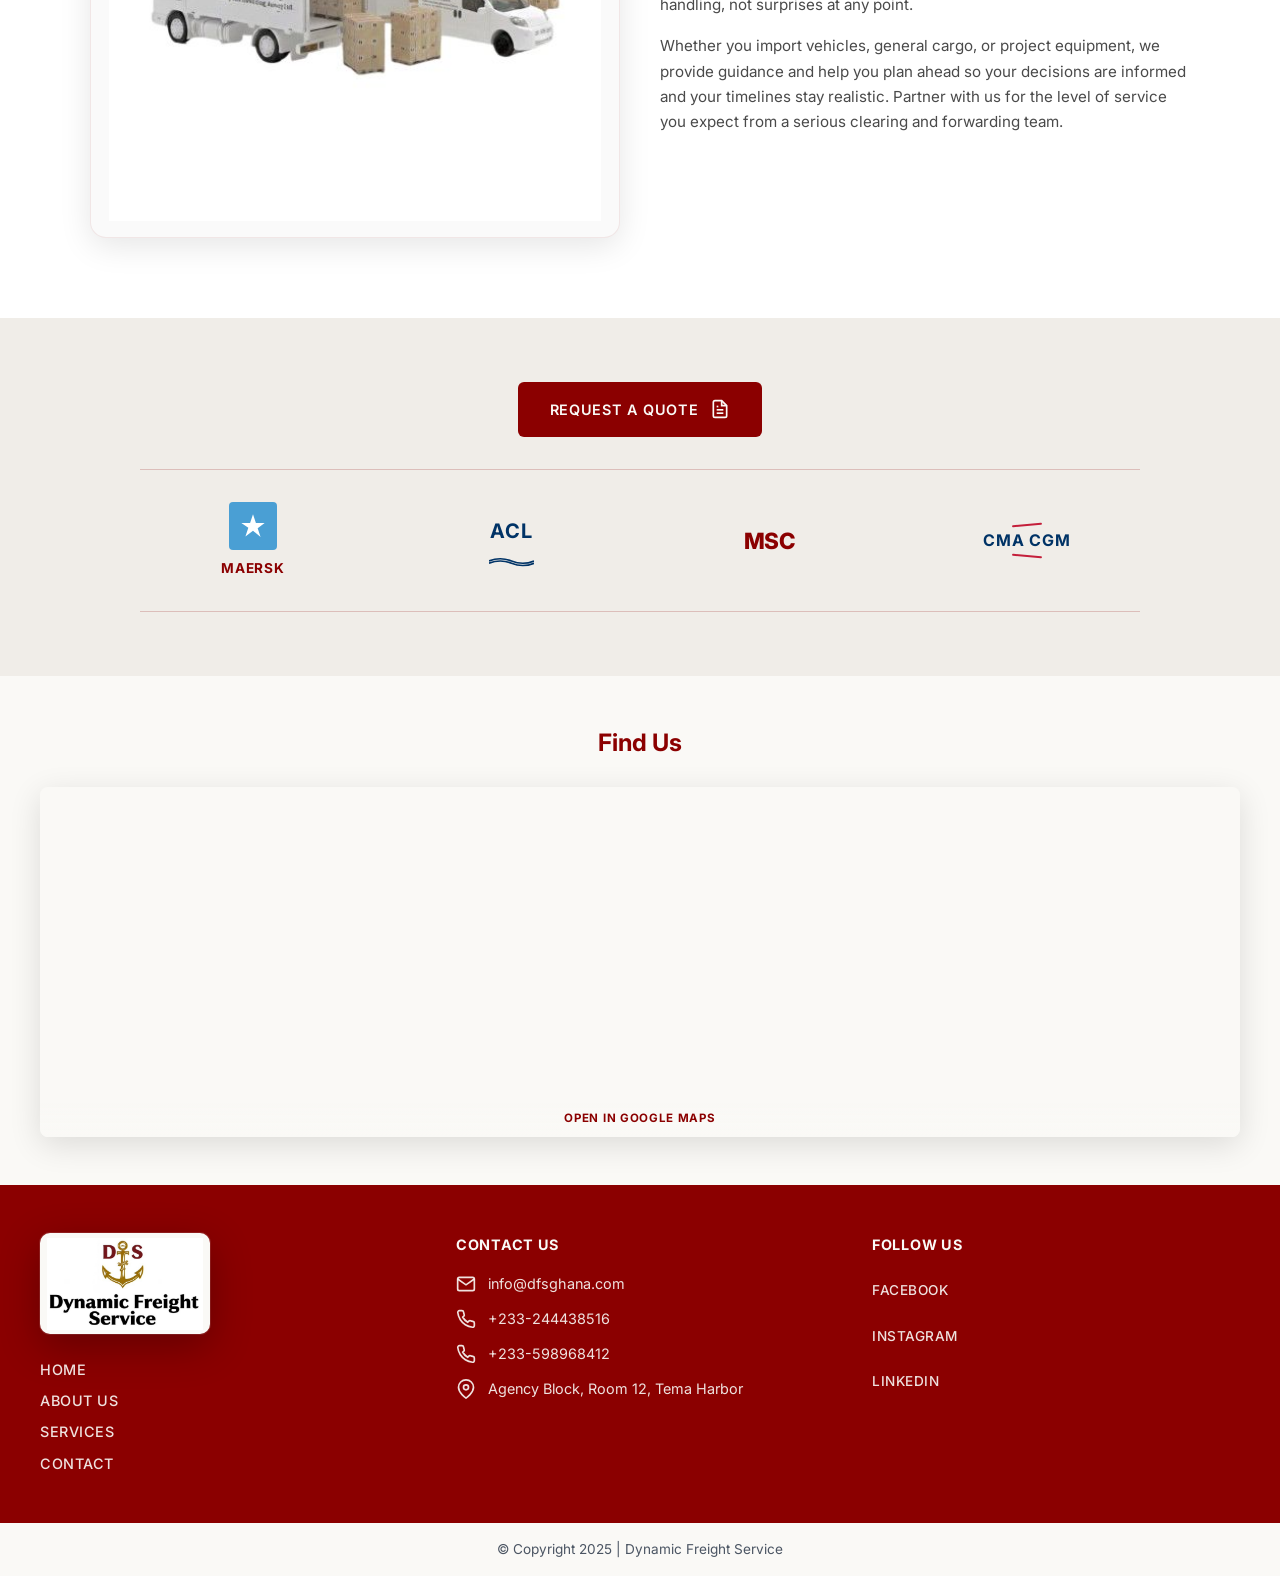
==== commit c931dc0d: "Aggressive scroll-jank fix: strip non-essential animations Clients are reporting persistent scroll j" ====
--- a/index.html
+++ b/index.html
@@ -409,11 +409,12 @@
             clearInterval(slideInterval);
         }
 
-        heroPrev.addEventListener('click', () => { prevSlide(); stopAutoPlay(); startAutoPlay(); });
-        heroNext.addEventListener('click', () => { nextSlide(); stopAutoPlay(); startAutoPlay(); });
-        heroDots.forEach((dot, i) => dot.addEventListener('click', () => { goToSlide(i); stopAutoPlay(); startAutoPlay(); }));
-
-        startAutoPlay();
+        heroPrev.addEventListener('click', () => { prevSlide(); });
+        heroNext.addEventListener('click', () => { nextSlide(); });
+        heroDots.forEach((dot, i) => dot.addEventListener('click', () => { goToSlide(i); }));
+
+        // Hero auto-play disabled to prevent slide transitions from
+        // overlapping with user scroll. Slides remain navigable manually.
 
         // Quote Modal
         const modal = document.getElementById('quoteModal');
--- a/styles.css
+++ b/styles.css
@@ -50,14 +50,7 @@
     position: sticky;
     top: 0;
     z-index: 100;
-    box-shadow: 0 1px 3px rgba(0, 0, 0, 0.06);
-    transition: box-shadow 0.35s ease;
-    will-change: box-shadow;
-    transform: translateZ(0);
-}
-
-.site-header.is-scrolled {
-    box-shadow: 0 4px 24px rgba(0, 0, 0, 0.08);
+    box-shadow: 0 2px 8px rgba(0, 0, 0, 0.07);
 }
 
 .header-inner {
@@ -393,7 +386,6 @@
     padding: 4rem 2rem;
     opacity: 0;
     visibility: hidden;
-    transition: opacity 0.6s ease, visibility 0.6s ease;
     background: linear-gradient(135deg, var(--dark-red) 0%, var(--dark-red-light) 50%, var(--dark-red) 100%);
 }
 
@@ -532,31 +524,8 @@
     outline-color: var(--off-white);
 }
 
-@media (prefers-reduced-motion: no-preference) {
-    .hero-slide.active .hero-content h1 {
-        animation: heroLineIn 0.65s cubic-bezier(0.22, 1, 0.36, 1) backwards;
-    }
-    .hero-slide.active .hero-content .hero-tagline {
-        animation: heroLineIn 0.65s cubic-bezier(0.22, 1, 0.36, 1) 0.1s backwards;
-    }
-    .hero-slide.active .hero-content .hero-subtitle {
-        animation: heroLineIn 0.65s cubic-bezier(0.22, 1, 0.36, 1) 0.2s backwards;
-    }
-    .hero-slide.active .hero-content .hero-actions {
-        animation: heroLineIn 0.65s cubic-bezier(0.22, 1, 0.36, 1) 0.32s backwards;
-    }
-}
-
-@keyframes heroLineIn {
-    from {
-        opacity: 0;
-        transform: translateY(18px);
-    }
-    to {
-        opacity: 1;
-        transform: translateY(0);
-    }
-}
+/* Hero text keyframe animations removed: they triggered every slide
+   change (every 5s) and overlapped with scroll, causing paint spikes. */
 
 /* Hero Navigation Arrows */
 .hero-arrow {
@@ -1148,16 +1117,6 @@
     background: rgba(139, 0, 0, 0.05);
     border: 1px solid rgba(139, 0, 0, 0.09);
     border-radius: 12px;
-    position: sticky;
-    top: 5.25rem;
-    z-index: 55;
-    box-shadow: 0 8px 20px rgba(0, 0, 0, 0.04);
-}
-
-@media (max-width: 900px) {
-    .flow-rail {
-        top: 4.75rem;
-    }
 }
 
 @media (max-width: 520px) {
@@ -1219,6 +1178,7 @@
     display: flex;
     flex-direction: column;
     gap: 1.25rem;
+    contain: paint;
 }
 
 .customs-flow::before {
@@ -1242,6 +1202,7 @@
 .flow-block {
     position: relative;
     padding-left: 1.35rem;
+    contain: layout style;
 }
 
 .flow-block::before {
@@ -1371,13 +1332,13 @@
     position: relative;
     left: auto;
     aspect-ratio: unset;
-    min-height: 500px;
+    min-height: 380px;
 }
 
 @media (min-width: 1024px) {
     .page-customs-flow .service-detail-hero .service-detail-media {
-        min-height: 80vh;
-        min-height: 80dvh;
+        min-height: 55vh;
+        min-height: 55dvh;
     }
 }
 
@@ -1389,7 +1350,7 @@
     }
 
     .page-customs-flow .service-detail-hero .service-detail-media {
-        min-height: 420px;
+        min-height: 320px;
     }
 }
 
@@ -2723,18 +2684,15 @@
     box-shadow: 0 8px 32px rgba(0, 0, 0, 0.12);
 }
 
-.animate-on-scroll {
-    opacity: 0;
-    transform: translateY(32px);
-    transition:
-        opacity 0.7s cubic-bezier(0.22, 1, 0.36, 1),
-        transform 0.7s cubic-bezier(0.22, 1, 0.36, 1);
-    transition-delay: var(--delay, 0ms);
-}
-
+/* Scroll-triggered fade-in disabled: it was running on every section
+   below the hero and overlapping with the moment the user scrolls
+   past the hero, causing visible paint spikes. Sections now render
+   in their final state immediately. */
+.animate-on-scroll,
 .animate-on-scroll.is-visible {
     opacity: 1;
-    transform: translateY(0);
+    transform: none;
+    transition: none;
 }
 
 @media (prefers-reduced-motion: reduce) {
